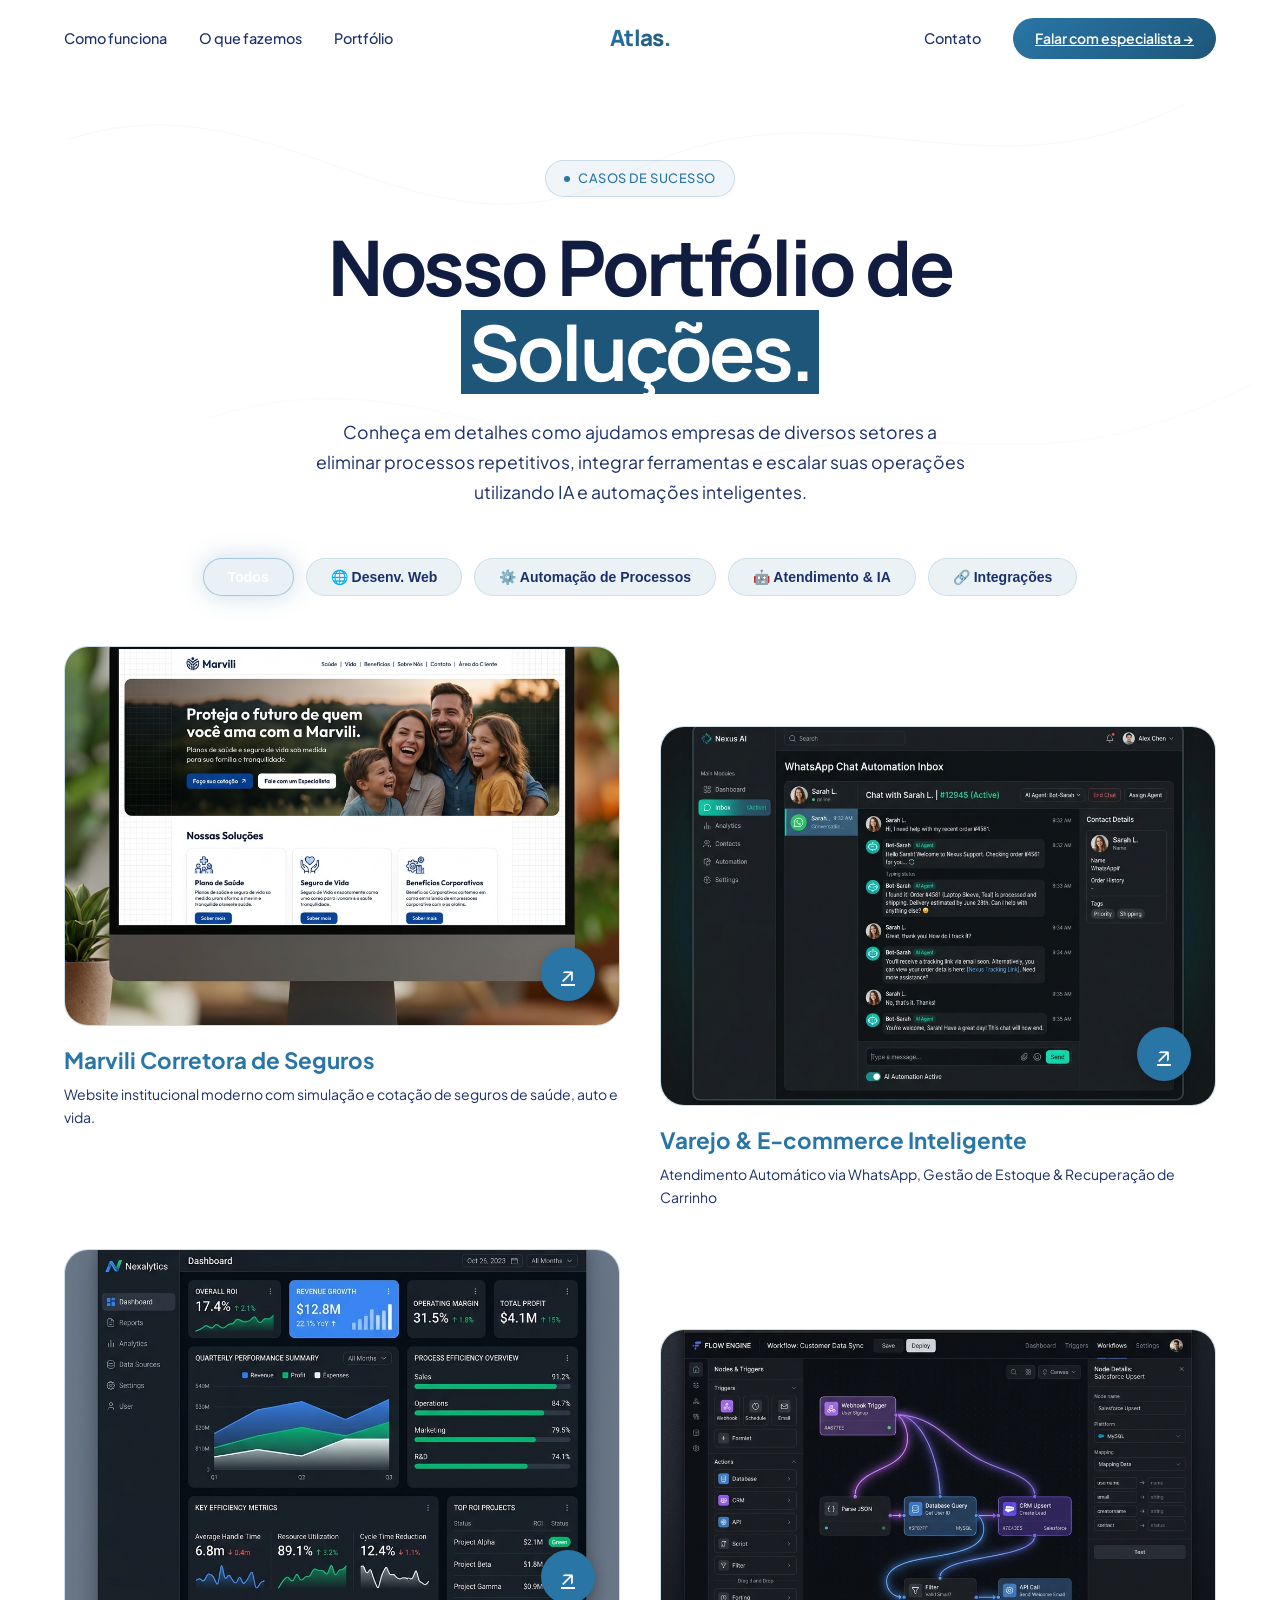
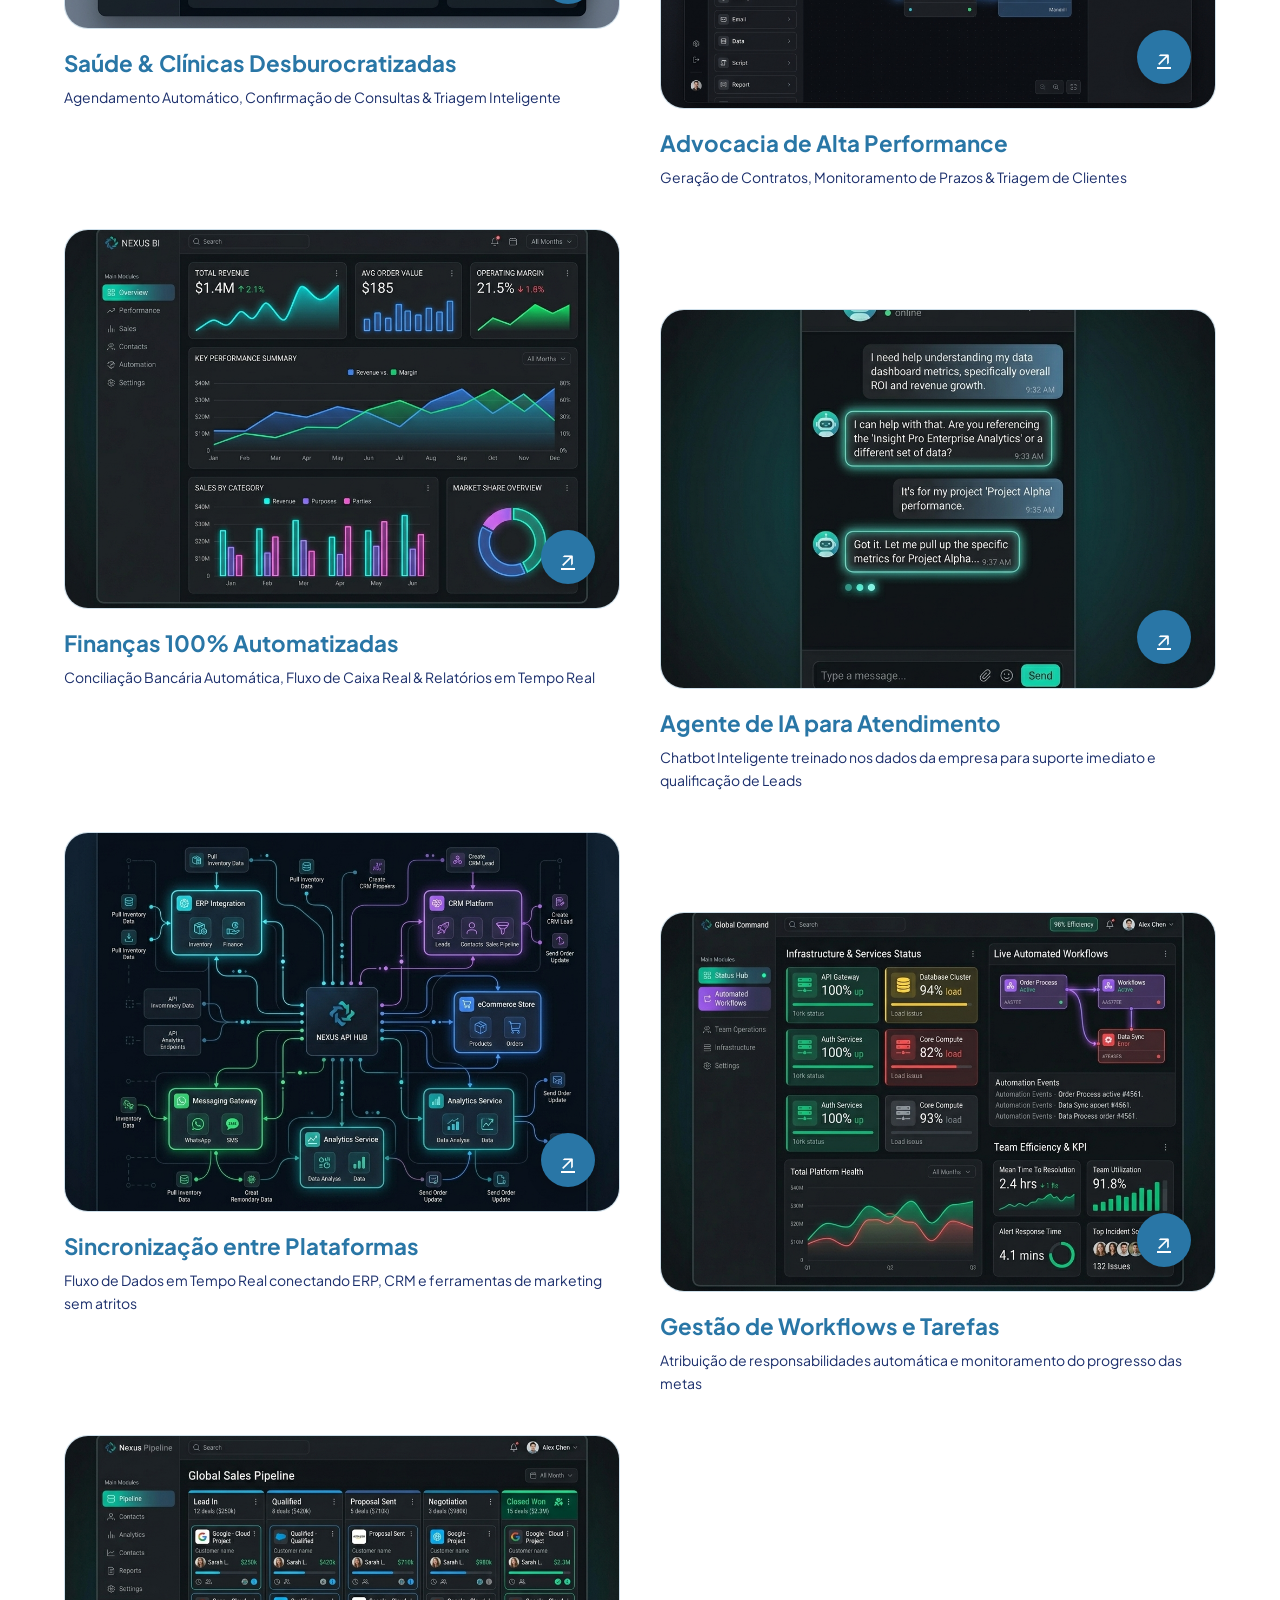
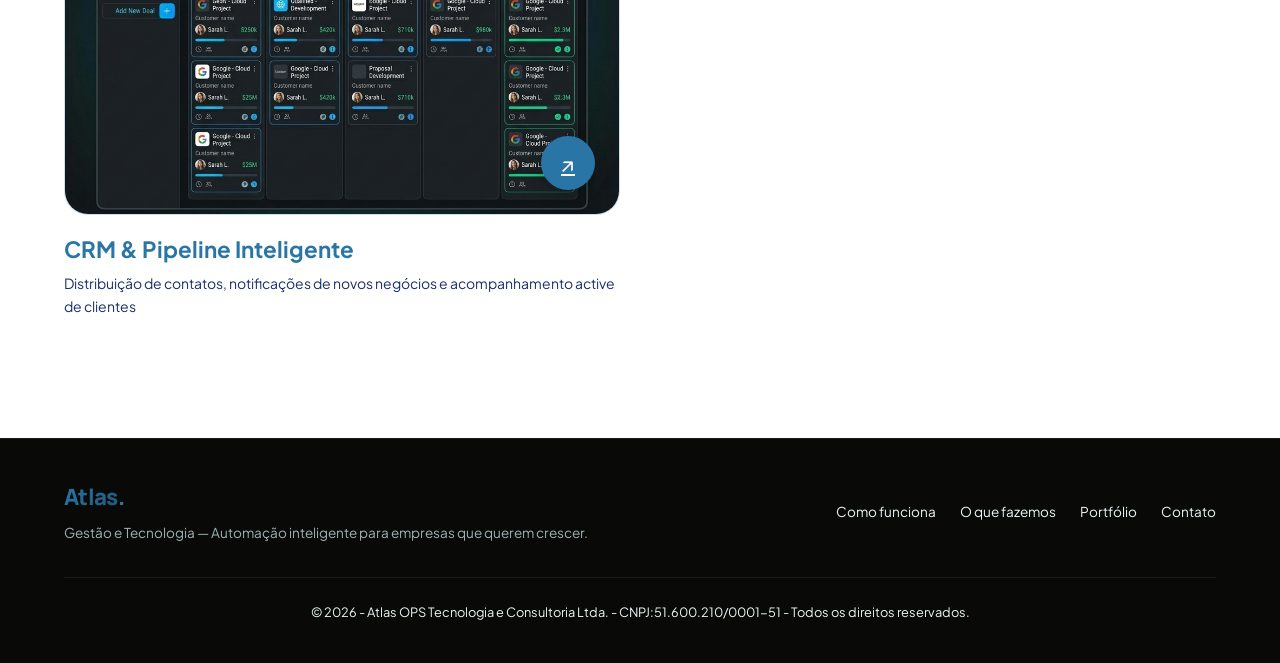
==== index.html @ f559d33a "feat: adicionar demonstracao do site marvili corretora de seguros" ====
<!DOCTYPE html>
<html lang="pt-BR">

<head>
  <meta charset="UTF-8">
  <meta name="viewport" content="width=device-width, initial-scale=1.0">
  <title>Portfólio – Atlas | Casos de Sucesso e Projetos de Automação & IA</title>
  <link rel="preconnect" href="https://fonts.googleapis.com">
  <link
    href="https://fonts.googleapis.com/css2?family=Manrope:wght@400;600;700;800&family=Plus+Jakarta+Sans:wght@300;400;500;600&display=swap"
    rel="stylesheet">
  <style>
    :root {
      --bg: #090A08;
      --surface: #101C40;
      --surface2: #1B2F6C;
      --border: rgba(255, 255, 255, 0.08);
      --accent: #2976A6;
      --accent2: #1E567A;
      --accent3: #0C1530;
      --text: #F2F2F2;
      --muted: #72A2C4;
      --white: #FFFFFF;
      --radius: 16px;
      --grad: linear-gradient(135deg, #2976A6 0%, #1E567A 100%);
    }

    /* ── TEMAS DE SEÇÃO ── */
    .theme-light {
      --bg: #FFFFFF;
      --surface: #EBF2F6; /* Steel Ice */
      --surface2: #D6E4EE; /* Steel Mist */
      --border: rgba(41, 118, 166, 0.15); /* Steel Blue tint */
      --text: #090A08; /* Rich Black */
      --muted: #1B2F6C; /* Navy Warm */
      --accent: #2976A6; /* Steel Blue */
      background: var(--bg);
      color: var(--text);
    }

    .theme-dark {
      --bg: #090A08;
      --surface: #101C40;
      --surface2: #1B2F6C;
      --border: rgba(255, 255, 255, 0.08);
      --text: #F2F2F2;
      --muted: #72A2C4;
      --accent: #2976A6;
      background: var(--bg);
      color: var(--text);
    }

    *,
    *::before,
    *::after {
      box-sizing: border-box;
      margin: 0;
      padding: 0;
    }

    html {
      scroll-behavior: smooth;
    }

    body {
      color: var(--text);
      font-family: 'Plus Jakarta Sans', sans-serif;
      font-size: 16px;
      line-height: 1.65;
      overflow-x: hidden;
      background: var(--bg);
    }

    /* ── NOISE OVERLAY ── */
    body::before {
      content: '';
      position: fixed;
      inset: 0;
      background-image: url("data:image/svg+xml,%3Csvg viewBox='0 0 200 200' xmlns='http://www.w3.org/2000/svg'%3E%3Cfilter id='n'%3E%3CfeTurbulence type='fractalNoise' baseFrequency='0.9' numOctaves='4' stitchTiles='stitch'/%3E%3C/filter%3E%3Crect width='100%25' height='100%25' filter='url(%23n)' opacity='0.04'/%3E%3C/svg%3E");
      pointer-events: none;
      z-index: 0;
      opacity: 0.4;
    }

    h1,
    h2,
    h3,
    h4 {
      font-family: 'Manrope', sans-serif;
      line-height: 1.15;
    }

    .container {
      max-width: 1200px;
      margin: 0 auto;
      padding: 0 24px;
    }

    /* ── NAV ── */
    nav {
      position: fixed;
      top: 0;
      left: 0;
      right: 0;
      z-index: 100;
      padding: 18px 0;
      border-bottom: 1px solid transparent;
      transition: background 0.4s, border-color 0.4s, backdrop-filter 0.4s;
    }

    nav.scrolled {
      background: rgba(255, 255, 255, 0.85);
      backdrop-filter: blur(24px);
      border-color: rgba(9, 10, 8, 0.06);
    }
    
    nav.scrolled .nav-left a,
    nav.scrolled .nav-faq {
      color: #475569;
    }
    
    nav.scrolled .nav-left a:hover,
    nav.scrolled .nav-faq:hover {
      color: #090A08;
    }
    
    nav.scrolled .hamburger {
      color: #090A08;
      border-color: rgba(9, 10, 8, 0.12);
    }
    
    body.dark-nav nav.scrolled {
      background: rgba(9, 10, 8, 0.85);
      border-color: var(--border);
    }
    
    body.dark-nav nav.scrolled .nav-left a,
    body.dark-nav nav.scrolled .nav-faq {
      color: var(--muted);
    }
    
    body.dark-nav nav.scrolled .nav-left a:hover,
    body.dark-nav nav.scrolled .nav-faq:hover {
      color: var(--white);
    }
    
    body.dark-nav nav.scrolled .hamburger {
      color: var(--text);
      border-color: var(--border);
    }

    nav .inner {
      display: grid;
      grid-template-columns: 1fr auto 1fr;
      align-items: center;
      max-width: 1200px;
      margin: 0 auto;
      padding: 0 24px;
    }

    .nav-left {
      display: flex;
      gap: 32px;
    }

    .nav-left a {
      color: var(--muted);
      text-decoration: none;
      font-size: 0.9rem;
      font-weight: 500;
      transition: color 0.2s;
    }

    .nav-left a:hover {
      color: var(--text);
    }

    .logo {
      font-family: 'Manrope', sans-serif;
      font-weight: 800;
      font-size: 1.4rem;
      letter-spacing: -0.03em;
      background: var(--grad);
      -webkit-background-clip: text;
      -webkit-text-fill-color: transparent;
      background-clip: text;
      text-decoration: none;
      text-align: center;
    }

    .logo span {
      -webkit-text-fill-color: var(--accent);
    }

    .nav-right {
      display: flex;
      align-items: center;
      justify-content: flex-end;
      gap: 32px;
    }

    .nav-faq {
      color: var(--muted);
      text-decoration: none;
      font-size: 0.9rem;
      font-weight: 500;
      transition: color 0.2s;
    }

    .nav-faq:hover {
      color: var(--text);
    }

    .nav-cta {
      background: var(--grad);
      color: var(--white) !important;
      padding: 9px 22px;
      border-radius: 100px;
      font-weight: 600 !important;
      font-size: 0.875rem !important;
      transition: opacity 0.2s, transform 0.2s !important;
    }

    .nav-cta:hover {
      opacity: 0.85;
      transform: translateY(-1px);
    }

    /* ── HERO ── */
    .hero {
      position: relative;
      min-height: 55vh;
      display: flex;
      align-items: center;
      justify-content: center;
      text-align: center;
      padding: 160px 24px 80px;
      overflow: hidden;
    }

    .hero-badge {
      display: inline-flex;
      align-items: center;
      gap: 8px;
      background: rgba(41, 118, 166, 0.07);
      border: 1px solid rgba(41, 118, 166, 0.2);
      border-radius: 100px;
      padding: 7px 18px;
      font-size: 0.8rem;
      font-weight: 500;
      color: var(--accent);
      margin-bottom: 28px;
      letter-spacing: 0.04em;
      text-transform: uppercase;
    }

    .hero-badge::before {
      content: '';
      width: 6px;
      height: 6px;
      background: var(--accent);
      border-radius: 50%;
      animation: pulse 2s infinite;
    }

    @keyframes pulse {
      0%, 100% {
        opacity: 1;
        transform: scale(1);
      }
      50% {
        opacity: 0.4;
        transform: scale(1.5);
      }
    }

    /* ── PORTFOLIO GRID ── */
    .portfolio-grid {
      display: grid;
      grid-template-columns: repeat(2, 1fr);
      gap: 40px;
      margin-top: 48px;
      align-items: start;
    }

    @media (min-width: 992px) {
      .portfolio-grid .portfolio-item:nth-child(even) {
        margin-top: 80px;
      }
    }

    .portfolio-item {
      display: flex;
      flex-direction: column;
      gap: 16px;
      position: relative;
    }

    .portfolio-img-wrap {
      width: 100%;
      height: 380px;
      border-radius: 24px;
      overflow: hidden;
      border: 1px solid var(--border);
      background: var(--surface);
      position: relative;
    }

    .portfolio-img {
      width: 100%;
      height: 100%;
      object-fit: cover;
      transition: transform 0.6s cubic-bezier(0.16, 1, 0.3, 1);
    }

    .portfolio-item:hover .portfolio-img {
      transform: scale(1.03);
    }

    .portfolio-info {
      display: flex;
      flex-direction: column;
      gap: 4px;
    }

    .portfolio-title {
      font-size: 1.4rem;
      font-weight: 700;
      color: var(--accent);
      text-decoration: none;
      transition: color 0.2s;
    }

    .portfolio-title:hover {
      color: var(--accent2);
    }

    .portfolio-desc {
      font-size: 0.875rem;
      color: var(--muted);
    }

    .portfolio-badge-float {
      position: absolute;
      bottom: 24px;
      right: 24px;
      width: 54px;
      height: 54px;
      border-radius: 50%;
      background: var(--accent);
      color: #fff;
      display: flex;
      align-items: center;
      justify-content: center;
      font-size: 1.4rem;
      box-shadow: 0 4px 15px rgba(0, 0, 0, 0.2);
      transition: transform 0.3s;
      z-index: 2;
    }

    .portfolio-item:hover .portfolio-badge-float {
      transform: scale(1.1) rotate(45deg);
    }

    /* ── FOOTER ── */
    footer {
      border-top: 1px solid var(--border);
      padding: 40px 0;
    }

    .footer-inner {
      display: flex;
      align-items: center;
      justify-content: space-between;
      flex-wrap: wrap;
      gap: 20px;
    }

    .footer-left p {
      font-size: 0.85rem;
      color: #EBF5F6;
      margin-top: 6px;
    }

    .footer-right {
      display: flex;
      gap: 24px;
    }

    .footer-right a {
      font-size: 0.85rem;
      color: #EBF5F6;
      text-decoration: none;
      transition: color 0.2s;
    }

    .footer-right a:hover {
      color: var(--white);
    }

    /* ── SCROLL REVEAL ── */
    .reveal {
      opacity: 0;
      transform: translateY(30px);
      transition: opacity 0.7s ease, transform 0.7s ease;
    }

    .reveal.visible {
      opacity: 1;
      transform: translateY(0);
    }

    /* ── RESPONSIVE ── */
    @media (max-width: 900px) {
      nav .inner {
        grid-template-columns: 1fr auto;
      }

      .nav-left,
      .nav-right {
        display: none;
      }

      .hamburger {
        display: flex;
      }

      .portfolio-grid {
        grid-template-columns: 1fr;
        gap: 28px;
      }

      .footer-inner {
        flex-direction: column;
        text-align: center;
      }

      /* Mobile open state */
      nav.mobile-open {
        background: var(--bg) !important;
        backdrop-filter: blur(24px) !important;
        height: 100vh;
        border-bottom: 1px solid var(--border);
      }
      
      nav.mobile-open .inner {
        grid-template-columns: 1fr auto;
        grid-template-rows: auto 1fr;
        height: 100%;
        align-content: flex-start;
      }
      
      nav.mobile-open .nav-left,
      nav.mobile-open .nav-right {
        display: flex !important;
        flex-direction: column;
        align-items: center;
        justify-content: center;
        grid-column: 1 / span 2;
        width: 100%;
        gap: 24px;
        margin-top: 40px;
      }
      
      nav.mobile-open .nav-right {
        margin-top: 24px;
      }

      nav.mobile-open .nav-left a,
      nav.mobile-open .nav-right a {
        font-size: 1.25rem;
        font-weight: 600;
        color: var(--text);
      }
      
      nav.mobile-open .nav-right .nav-cta {
        width: 80%;
        text-align: center;
        padding: 14px 28px;
        font-size: 1.1rem !important;
      }
    }

    .hamburger {
      display: none;
      background: none;
      border: 1px solid var(--border);
      border-radius: 8px;
      padding: 8px 10px;
      color: var(--text);
      cursor: pointer;
      font-size: 1rem;
    }

    /* ── FILTER TABS ── */
    .filter-tabs {
      display: flex;
      gap: 12px;
      flex-wrap: wrap;
      justify-content: center;
      margin-bottom: 50px;
      position: relative;
      z-index: 5;
    }

    .filter-tab {
      background: var(--surface);
      border: 1px solid var(--border);
      border-radius: 100px;
      padding: 10px 24px;
      font-size: 0.875rem;
      font-weight: 600;
      color: var(--muted);
      cursor: pointer;
      outline: none;
      transition: all 0.25s cubic-bezier(0.16, 1, 0.3, 1);
    }

    .filter-tab:hover,
    .filter-tab.active {
      background: rgba(41, 118, 166, 0.10);
      border-color: rgba(41, 118, 166, 0.35);
      color: var(--white);
    }

    .filter-tab.active {
      box-shadow: 0 0 25px rgba(41, 118, 166, 0.25);
    }
  </style>
</head>

<body class="theme-light">

  <!-- NAV -->
  <nav id="navbar">
    <div class="inner">
      <div class="nav-left">
        <a href="home.html#especialidade">Como funciona</a>
        <a href="home.html#especialidade">O que fazemos</a>
        <a href="index.html">Portfólio</a>
      </div>
      <a href="home.html" class="logo">Atlas<span>.</span></a>
      <div class="nav-right">
        <a href="home.html#contato" class="nav-faq">Contato</a>
        <a href="https://wa.me/5511954047910" target="_blank" rel="noopener" class="nav-cta">Falar com especialista →</a>
      </div>
      <button class="hamburger"
        onclick="toggleMobileMenu()">☰</button>
    </div>
  </nav>

  <!-- HERO (THEME LIGHT) -->
  <section class="hero theme-light" style="position: relative; min-height: 50vh; display: flex; align-items: center; justify-content: center; padding: 160px 24px 40px; overflow: hidden;">
    <div class="hero-bg-shapes">
      <svg viewBox="0 0 1440 800" fill="none" xmlns="http://www.w3.org/2000/svg" style="position: absolute; inset: 0; width: 100%; height: 100%; pointer-events: none; z-index: 0;">
        <path opacity="0.12" d="M-100 200C200 100 400 400 700 250C1000 100 1200 300 1500 150" stroke="url(#hero-stroke-grad)" stroke-width="2"/>
        <path opacity="0.08" d="M100 600C400 500 600 700 900 650C1200 600 1300 700 1600 550" stroke="url(#hero-stroke-grad)" stroke-width="2.5"/>
        <defs>
          <linearGradient id="hero-stroke-grad" x1="0" y1="0" x2="1440" y2="800">
            <stop stop-color="var(--accent)" stop-opacity="0.3"/>
            <stop offset="1" stop-color="var(--accent2)" stop-opacity="0"/>
          </linearGradient>
        </defs>
      </svg>
    </div>

    <div class="container hero-container" style="position: relative; z-index: 1; width: 100%; display: flex; flex-direction: column; align-items: center;">
      <span class="hero-badge">Casos de Sucesso</span>
      <h1 class="hero-headline" style="text-align: center; max-width: 900px; margin: 0 auto 24px; font-size: clamp(3rem, 6vw, 5rem); line-height: 1.1; letter-spacing: -0.04em; color: #101C40;">
        Nosso Portfólio de <span style="background: #1E567A; color: #ffffff; -webkit-text-fill-color: #ffffff; padding: 0 8px; display: inline-block;">Soluções.</span>
      </h1>
      <p class="hero-sub" style="text-align: center; max-width: 650px; margin: 0 auto 10px; font-size: 1.1rem; color: var(--muted); line-height: 1.7;">
        Conheça em detalhes como ajudamos empresas de diversos setores a eliminar processos repetitivos, integrar ferramentas e escalar suas operações utilizando IA e automações inteligentes.
      </p>
    </div>
  </section>

  <!-- CASES SECTION (THEME LIGHT) -->
  <section class="theme-light" id="casos-portfolio" style="padding-bottom: 120px; position: relative;">
    <div class="container">
      
      <!-- Filtros por Tipo de Serviço -->
      <div class="filter-tabs">
        <button class="filter-tab active" onclick="filterPortfolio('all')">Todos</button>
        <button class="filter-tab" onclick="filterPortfolio('web')">🌐 Desenv. Web</button>
        <button class="filter-tab" onclick="filterPortfolio('automacao')">⚙️ Automação de Processos</button>
        <button class="filter-tab" onclick="filterPortfolio('ia')">🤖 Atendimento & IA</button>
        <button class="filter-tab" onclick="filterPortfolio('integracoes')">🔗 Integrações</button>
      </div>

      <div class="portfolio-grid">
        <!-- Item: Marvili Corretora de Seguros -->
        <div class="portfolio-item reveal" data-category="web">
          <div class="portfolio-img-wrap">
            <img src="assets/marvili_mockup.png" alt="Marvili Corretora de Seguros" class="portfolio-img">
            <a href="./marvili/index.html" class="portfolio-badge-float">↗</a>
          </div>
          <div class="portfolio-info">
            <a href="./marvili/index.html" class="portfolio-title">Marvili Corretora de Seguros</a>
            <span class="portfolio-desc">Website institucional moderno com simulação e cotação de seguros de saúde, auto e vida.</span>
          </div>
        </div>

        <!-- Item 1: Varejo & E-commerce -->
        <div class="portfolio-item reveal" data-category="web">
          <div class="portfolio-img-wrap">
            <img src="assets/whatsapp_ai_dashboard.png" alt="Varejo & E-commerce" class="portfolio-img">
            <a href="https://wa.me/5511954047910" target="_blank" rel="noopener" class="portfolio-badge-float">↗</a>
          </div>
          <div class="portfolio-info">
            <a href="https://wa.me/5511954047910" target="_blank" rel="noopener" class="portfolio-title">Varejo & E-commerce Inteligente</a>
            <span class="portfolio-desc">Atendimento Automático via WhatsApp, Gestão de Estoque & Recuperação de Carrinho</span>
          </div>
        </div>

        <!-- Item 2: Saúde & Clínicas -->
        <div class="portfolio-item reveal" data-category="ia">
          <div class="portfolio-img-wrap">
            <img src="assets/data_analytics_dashboard.png" alt="Saúde & Clínicas" class="portfolio-img">
            <a href="https://wa.me/5511954047910" target="_blank" rel="noopener" class="portfolio-badge-float">↗</a>
          </div>
          <div class="portfolio-info">
            <a href="https://wa.me/5511954047910" target="_blank" rel="noopener" class="portfolio-title">Saúde & Clínicas Desburocratizadas</a>
            <span class="portfolio-desc">Agendamento Automático, Confirmação de Consultas & Triagem Inteligente</span>
          </div>
        </div>

        <!-- Item 3: Escritórios Jurídicos -->
        <div class="portfolio-item reveal" data-category="automacao">
          <div class="portfolio-img-wrap">
            <img src="assets/process_automation_flow.png" alt="Escritórios Jurídicos" class="portfolio-img">
            <a href="https://wa.me/5511954047910" target="_blank" rel="noopener" class="portfolio-badge-float">↗</a>
          </div>
          <div class="portfolio-info">
            <a href="https://wa.me/5511954047910" target="_blank" rel="noopener" class="portfolio-title">Advocacia de Alta Performance</a>
            <span class="portfolio-desc">Geração de Contratos, Monitoramento de Prazos & Triagem de Clientes</span>
          </div>
        </div>

        <!-- Item 4: Finanças & Contabilidade -->
        <div class="portfolio-item reveal" data-category="automacao">
          <div class="portfolio-img-wrap">
            <img src="assets/business_analytics_charts.png" alt="Finanças & Contabilidade" class="portfolio-img">
            <a href="https://wa.me/5511954047910" target="_blank" rel="noopener" class="portfolio-badge-float">↗</a>
          </div>
          <div class="portfolio-info">
            <a href="https://wa.me/5511954047910" target="_blank" rel="noopener" class="portfolio-title">Finanças 100% Automatizadas</a>
            <span class="portfolio-desc">Conciliação Bancária Automática, Fluxo de Caixa Real & Relatórios em Tempo Real</span>
          </div>
        </div>

        <!-- Item 5: Atendimento e Suporte com IA -->
        <div class="portfolio-item reveal" data-category="ia">
          <div class="portfolio-img-wrap">
            <img src="assets/ai_chat_interface.png" alt="Atendimento e Suporte com IA" class="portfolio-img">
            <a href="https://wa.me/5511954047910" target="_blank" rel="noopener" class="portfolio-badge-float">↗</a>
          </div>
          <div class="portfolio-info">
            <a href="https://wa.me/5511954047910" target="_blank" rel="noopener" class="portfolio-title">Agente de IA para Atendimento</a>
            <span class="portfolio-desc">Chatbot Inteligente treinado nos dados da empresa para suporte imediato e qualificação de Leads</span>
          </div>
        </div>

        <!-- Item 6: Integrações de APIs -->
        <div class="portfolio-item reveal" data-category="integracoes">
          <div class="portfolio-img-wrap">
            <img src="assets/api_integration_nodes.png" alt="Integrações de APIs" class="portfolio-img">
            <a href="https://wa.me/5511954047910" target="_blank" rel="noopener" class="portfolio-badge-float">↗</a>
          </div>
          <div class="portfolio-info">
            <a href="https://wa.me/5511954047910" target="_blank" rel="noopener" class="portfolio-title">Sincronização entre Plataformas</a>
            <span class="portfolio-desc">Fluxo de Dados em Tempo Real conectando ERP, CRM e ferramentas de marketing sem atritos</span>
          </div>
        </div>

        <!-- Item 7: Gestão Operacional de Equipes -->
        <div class="portfolio-item reveal" data-category="automacao">
          <div class="portfolio-img-wrap">
            <img src="assets/ops_workflow_dashboard.png" alt="Gestão Operacional de Equipes" class="portfolio-img">
            <a href="https://wa.me/5511954047910" target="_blank" rel="noopener" class="portfolio-badge-float">↗</a>
          </div>
          <div class="portfolio-info">
            <a href="https://wa.me/5511954047910" target="_blank" rel="noopener" class="portfolio-title">Gestão de Workflows e Tarefas</a>
            <span class="portfolio-desc">Atribuição de responsabilidades automática e monitoramento do progresso das metas</span>
          </div>
        </div>

        <!-- Item 8: Funil de Vendas Automatizado -->
        <div class="portfolio-item reveal" data-category="integracoes">
          <div class="portfolio-img-wrap">
            <img src="assets/sales_crm_kanban.png" alt="Funil de Vendas Automatizado" class="portfolio-img">
            <a href="https://wa.me/5511954047910" target="_blank" rel="noopener" class="portfolio-badge-float">↗</a>
          </div>
          <div class="portfolio-info">
            <a href="https://wa.me/5511954047910" target="_blank" rel="noopener" class="portfolio-title">CRM & Pipeline Inteligente</a>
            <span class="portfolio-desc">Distribuição de contatos, notificações de novos negócios e acompanhamento active de clientes</span>
          </div>
        </div>
      </div>
    </div>
  </section>

  <!-- FOOTER -->
  <footer class="theme-dark">
    <div class="container">
      <div class="footer-inner">
        <div class="footer-left">
          <a href="home.html" class="logo" style="color: #EBF5F6;">Atlas<span style="color: var(--accent);">.</span></a>
          <p style="color: #a0b1b3;">Gestão e Tecnologia — Automação inteligente para empresas que querem crescer.</p>
        </div>
        <div class="footer-right">
          <a href="home.html#especialidade" style="color: #EBF5F6;">Como funciona</a>
          <a href="home.html#especialidade" style="color: #EBF5F6;">O que fazemos</a>
          <a href="index.html" style="color: #EBF5F6;">Portfólio</a>
          <a href="home.html#contato" style="color: #EBF5F6;">Contato</a>
        </div>
      </div>
      <div style="border-top:1px solid var(--border);margin-top:32px;padding-top:24px;text-align:center;">
        <p style="font-size:0.8rem;color:#EBF5F6;">© 2026 - Atlas OPS Tecnologia e Consultoria Ltda. -
          CNPJ:51.600.210/0001-51 - Todos os direitos reservados.</p>
      </div>
    </div>
  </footer>

  <script>
    // Navbar scroll
    window.addEventListener('scroll', () => {
      document.getElementById('navbar').classList.toggle('scrolled', window.scrollY > 40);
    });

    // Scroll reveal
    const observer = new IntersectionObserver((entries) => {
      entries.forEach(entry => {
        if (entry.isIntersecting) {
          entry.target.classList.add('visible');
        }
      });
    }, { threshold: 0.12 });
    document.querySelectorAll('.reveal').forEach(el => observer.observe(el));

    // Mobile menu toggle
    function toggleMobileMenu() {
      const nav = document.getElementById('navbar');
      const hamburger = document.querySelector('.hamburger');
      nav.classList.toggle('mobile-open');
      if (nav.classList.contains('mobile-open')) {
        hamburger.textContent = '✕';
        document.body.style.overflow = 'hidden';
      } else {
        hamburger.textContent = '☰';
        document.body.style.overflow = '';
      }
    }

    document.querySelectorAll('nav a').forEach(link => {
      link.addEventListener('click', () => {
        const nav = document.getElementById('navbar');
        const hamburger = document.querySelector('.hamburger');
        if (nav.classList.contains('mobile-open')) {
          nav.classList.remove('mobile-open');
          hamburger.textContent = '☰';
          document.body.style.overflow = '';
        }
      });
    });

    // Função de filtro do Portfólio
    function filterPortfolio(category) {
      // Atualizar classe ativa das abas
      document.querySelectorAll('.filter-tab').forEach(btn => {
        btn.classList.remove('active');
      });
      
      // Define a aba clicada como ativa
      if (event && event.currentTarget) {
        event.currentTarget.classList.add('active');
      }

      // Filtrar itens
      const items = document.querySelectorAll('.portfolio-item');
      items.forEach(item => {
        if (category === 'all' || item.getAttribute('data-category') === category) {
          item.style.display = 'flex';
          // Aciona pequena transição suave
          setTimeout(() => {
            item.style.opacity = '1';
            item.style.transform = 'translateY(0)';
          }, 50);
        } else {
          item.style.display = 'none';
        }
      });
    }
  </script>
</body>

</html>
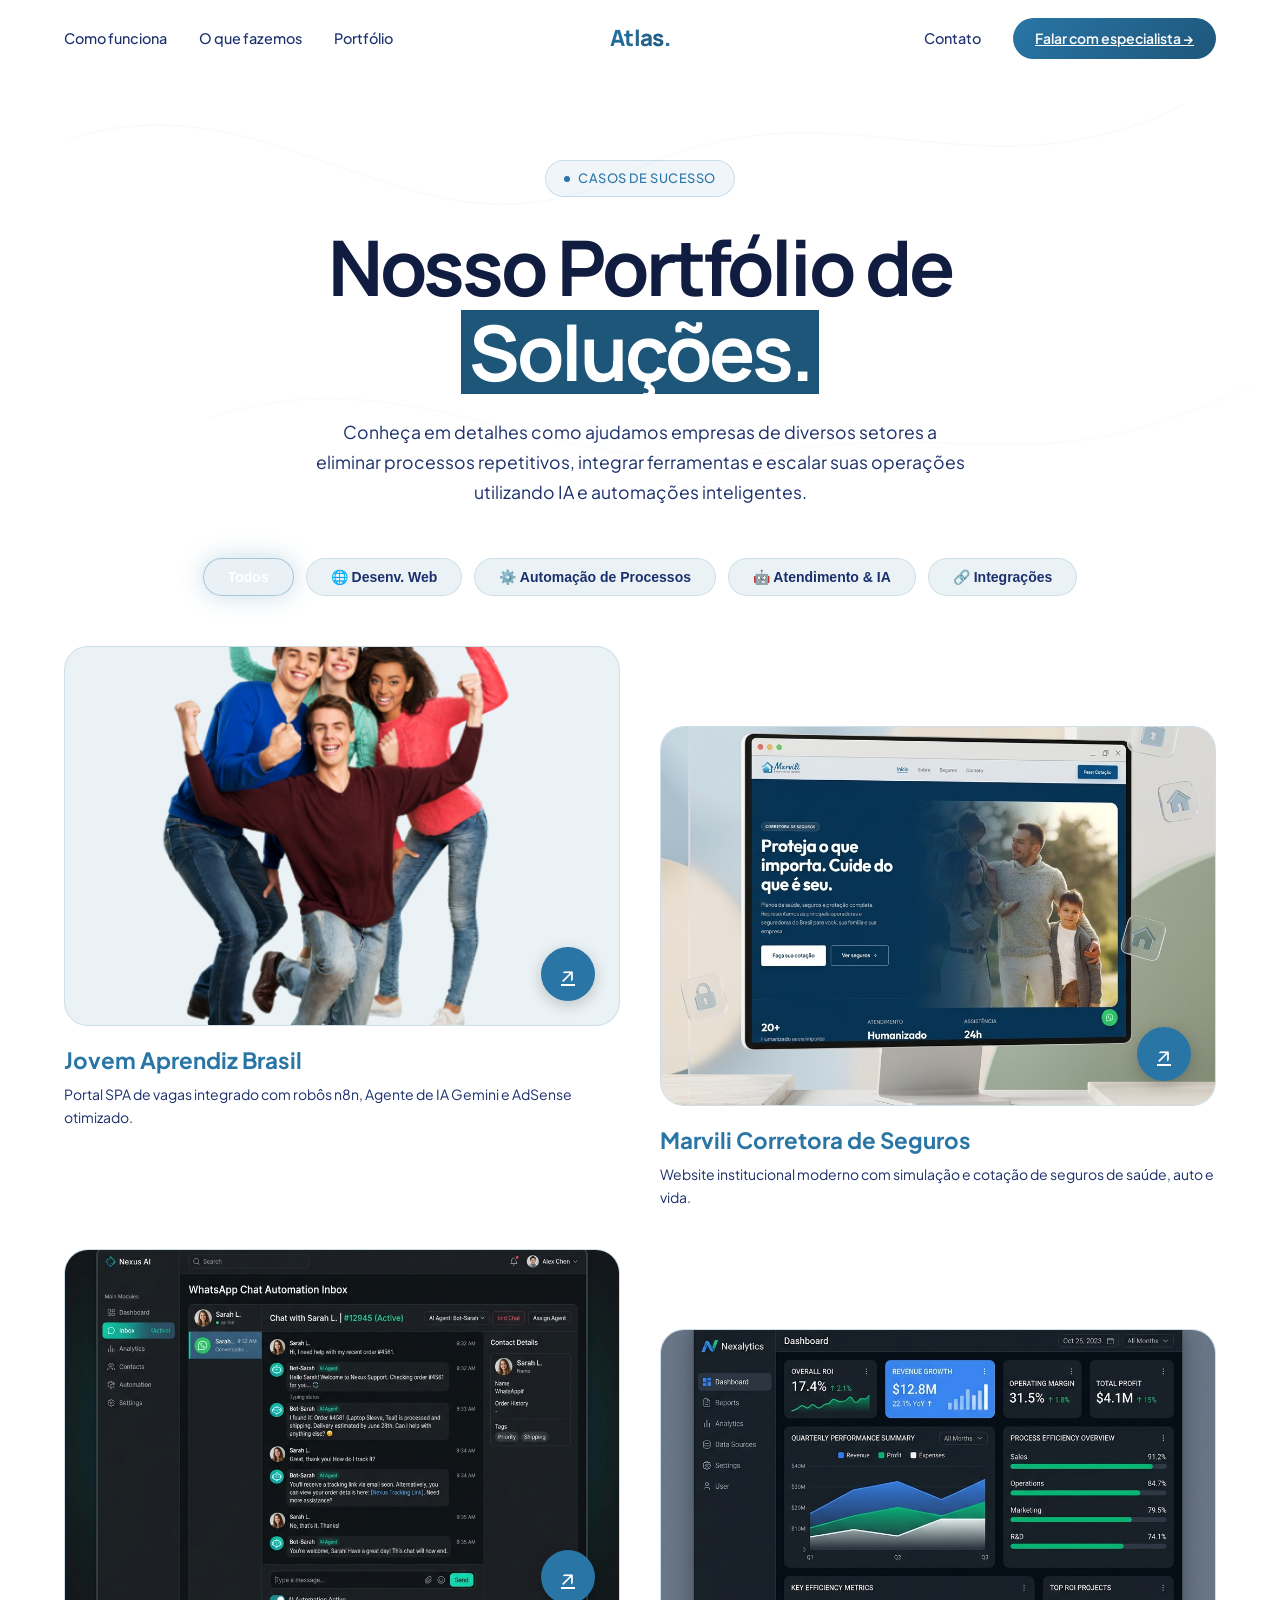
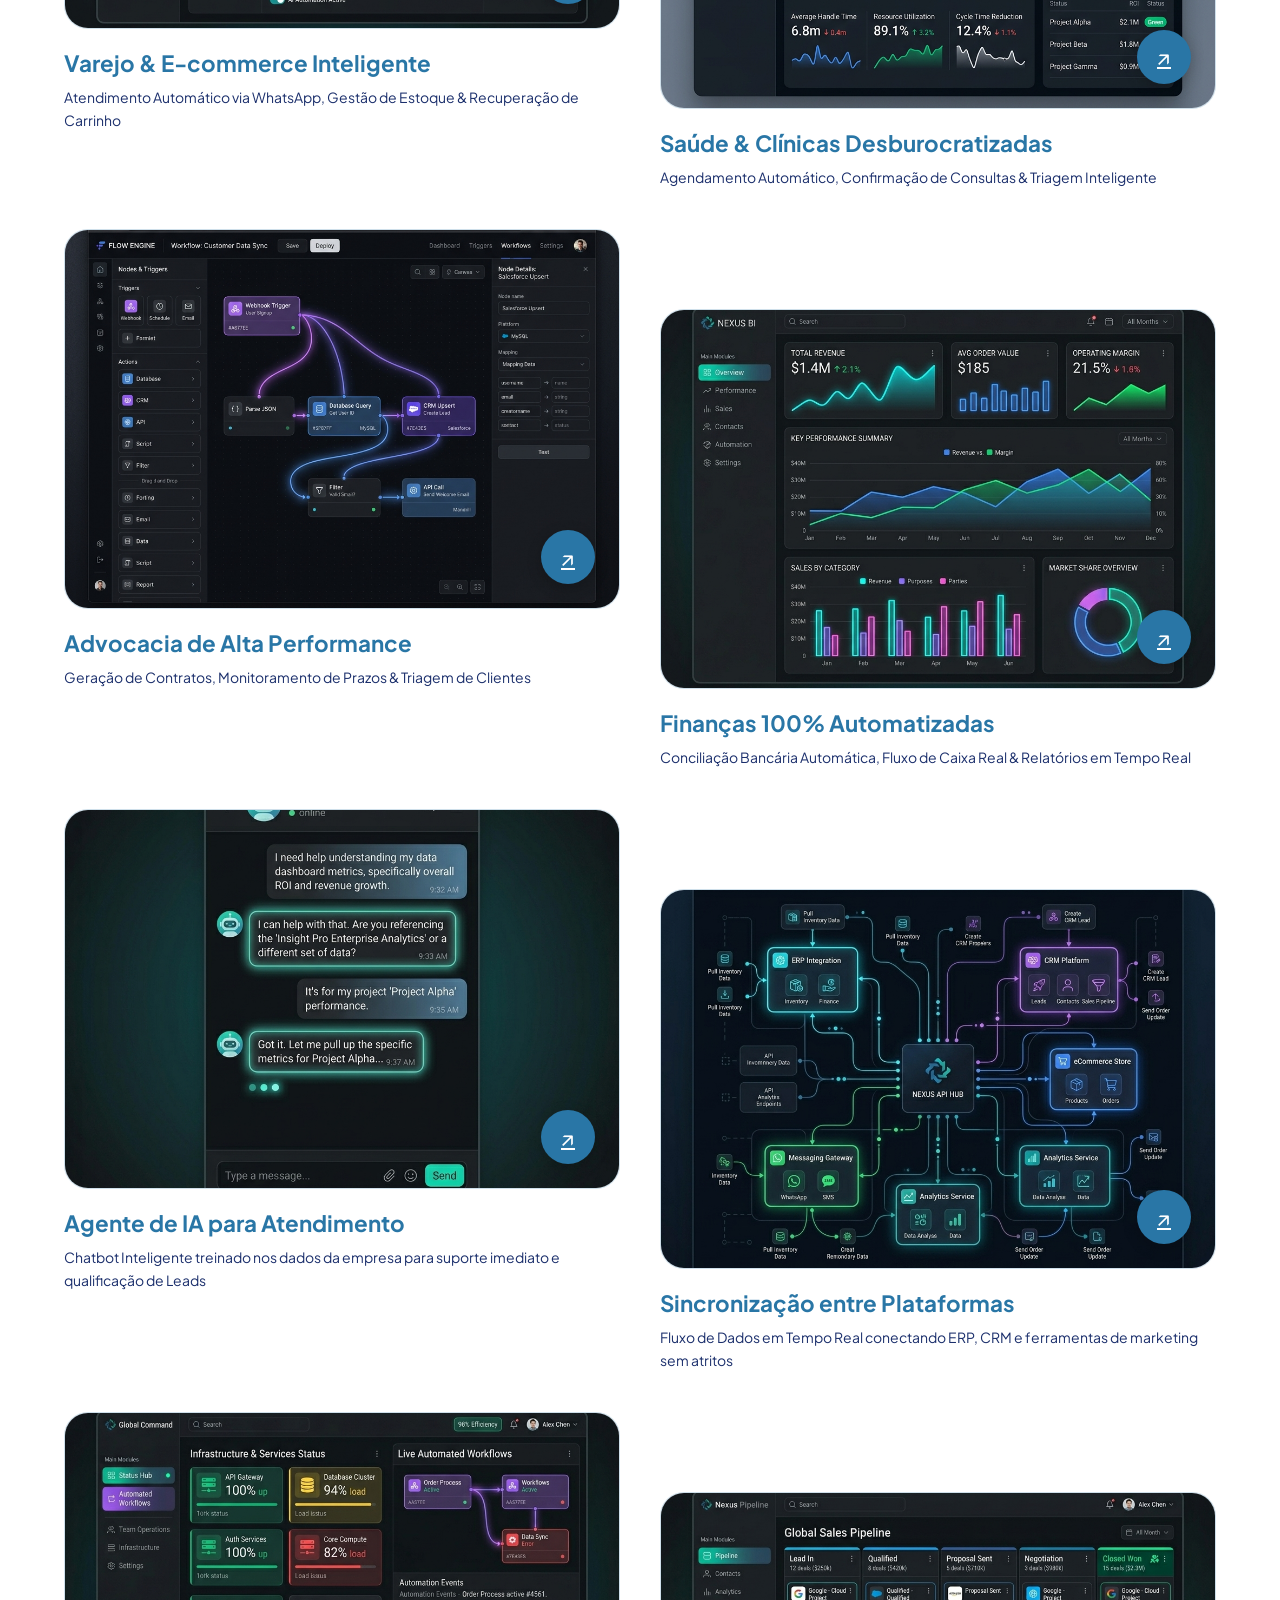
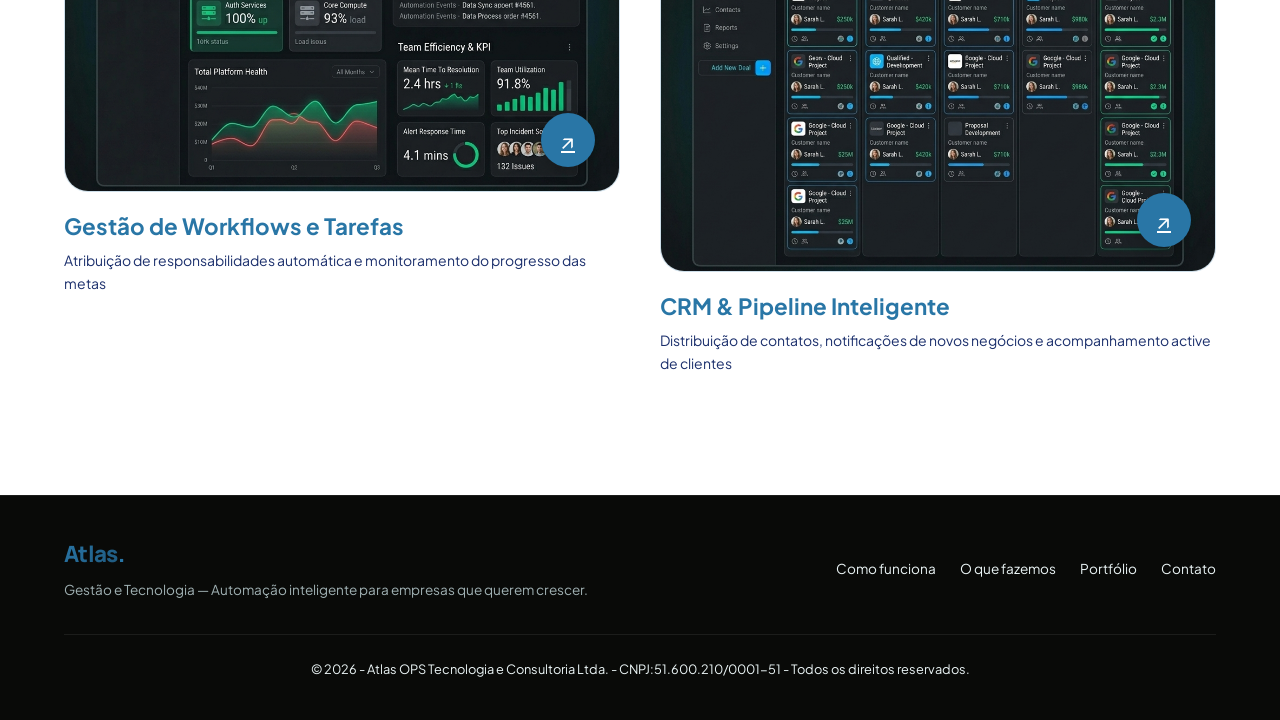
==== commit 5bdfbc80: "feat: adicionar estudo de caso Jovem Aprendiz Brasil ao portfólio da Atlas" ====
--- a/index.html
+++ b/index.html
@@ -589,6 +589,18 @@
       </div>
 
       <div class="portfolio-grid">
+        <!-- Item: Jovem Aprendiz Brasil -->
+        <div class="portfolio-item reveal" data-category="web">
+          <div class="portfolio-img-wrap">
+            <img src="assets/jab_mockup.png" alt="Jovem Aprendiz Brasil" class="portfolio-img">
+            <a href="./jovem-aprendiz-brasil/index.html" class="portfolio-badge-float">↗</a>
+          </div>
+          <div class="portfolio-info">
+            <a href="./jovem-aprendiz-brasil/index.html" class="portfolio-title">Jovem Aprendiz Brasil</a>
+            <span class="portfolio-desc">Portal SPA de vagas integrado com robôs n8n, Agente de IA Gemini e AdSense otimizado.</span>
+          </div>
+        </div>
+
         <!-- Item: Marvili Corretora de Seguros -->
         <div class="portfolio-item reveal" data-category="web">
           <div class="portfolio-img-wrap">
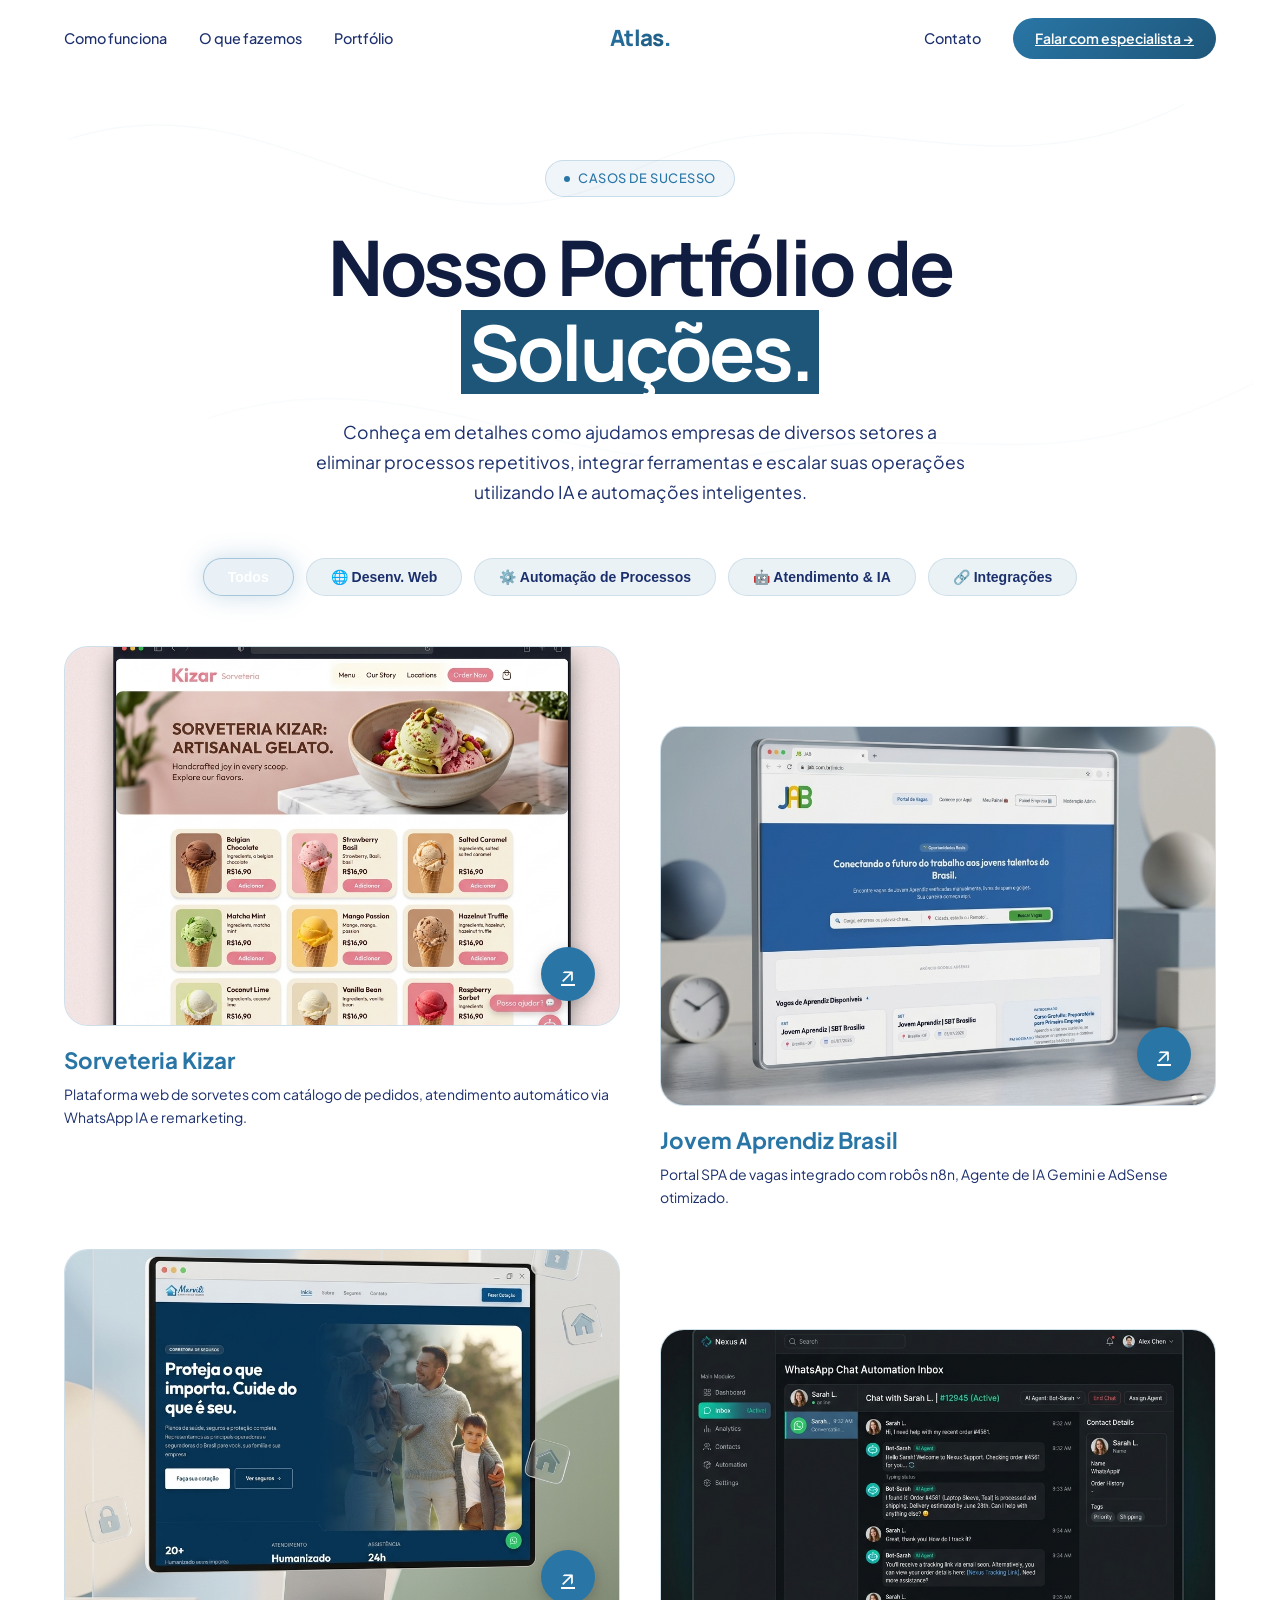
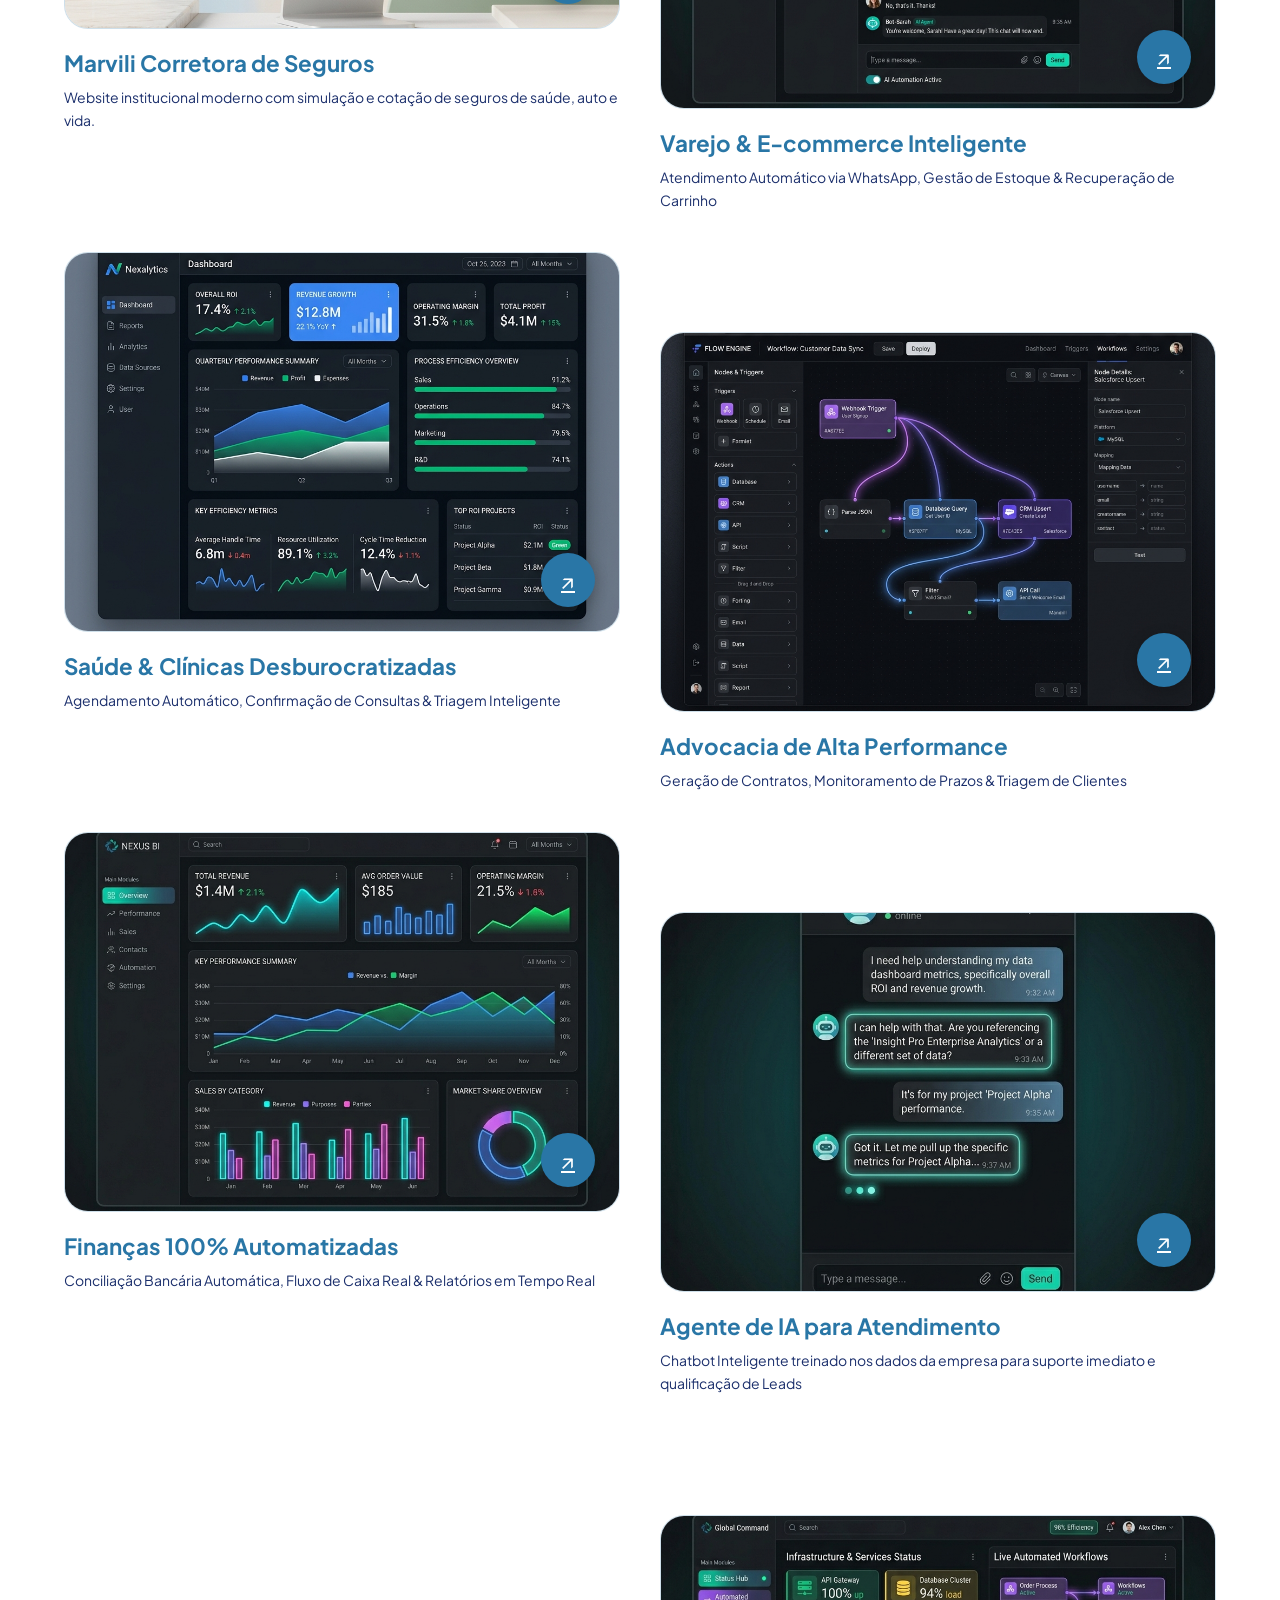
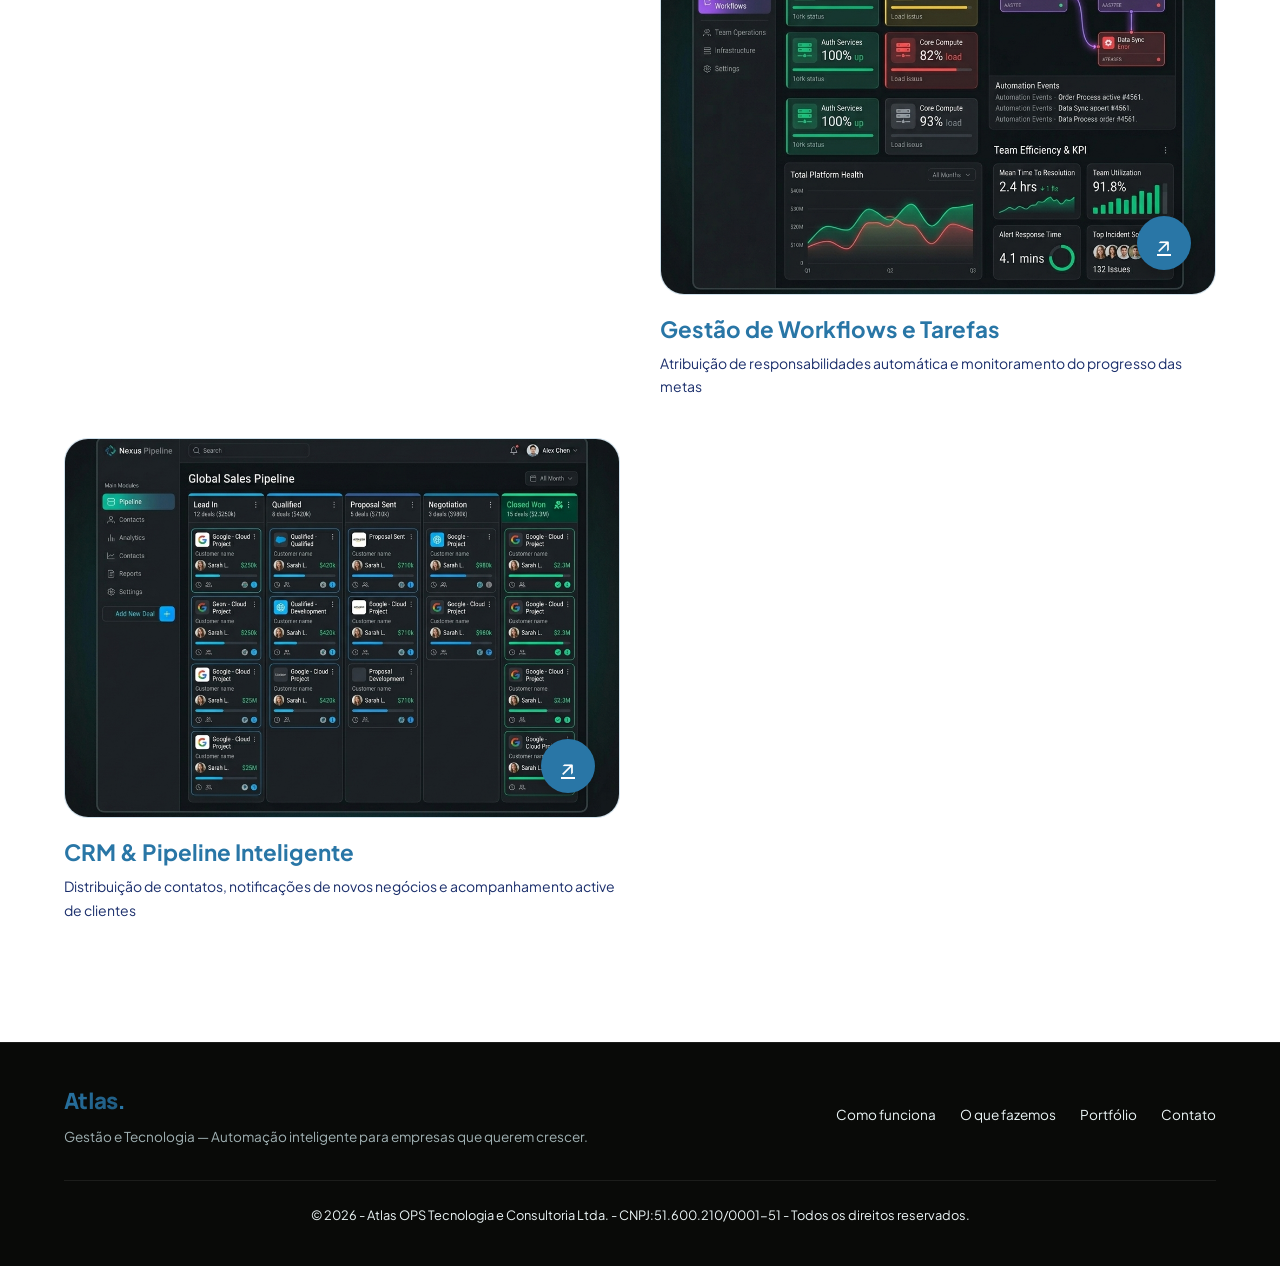
==== commit 5d40a217: "feat: adicionar estudo de caso da Sorveteria Kizar no portfoliolio" ====
--- a/index.html
+++ b/index.html
@@ -589,6 +589,18 @@
       </div>
 
       <div class="portfolio-grid">
+        <!-- Item: Sorveteria Kizar -->
+        <div class="portfolio-item reveal" data-category="web">
+          <div class="portfolio-img-wrap">
+            <img src="assets/kizar_mockup.png" alt="Sorveteria Kizar" class="portfolio-img">
+            <a href="./sorveteria-kizar/index.html" class="portfolio-badge-float">↗</a>
+          </div>
+          <div class="portfolio-info">
+            <a href="./sorveteria-kizar/index.html" class="portfolio-title">Sorveteria Kizar</a>
+            <span class="portfolio-desc">Plataforma web de sorvetes com catálogo de pedidos, atendimento automático via WhatsApp IA e remarketing.</span>
+          </div>
+        </div>
+
         <!-- Item: Jovem Aprendiz Brasil -->
         <div class="portfolio-item reveal" data-category="web">
           <div class="portfolio-img-wrap">
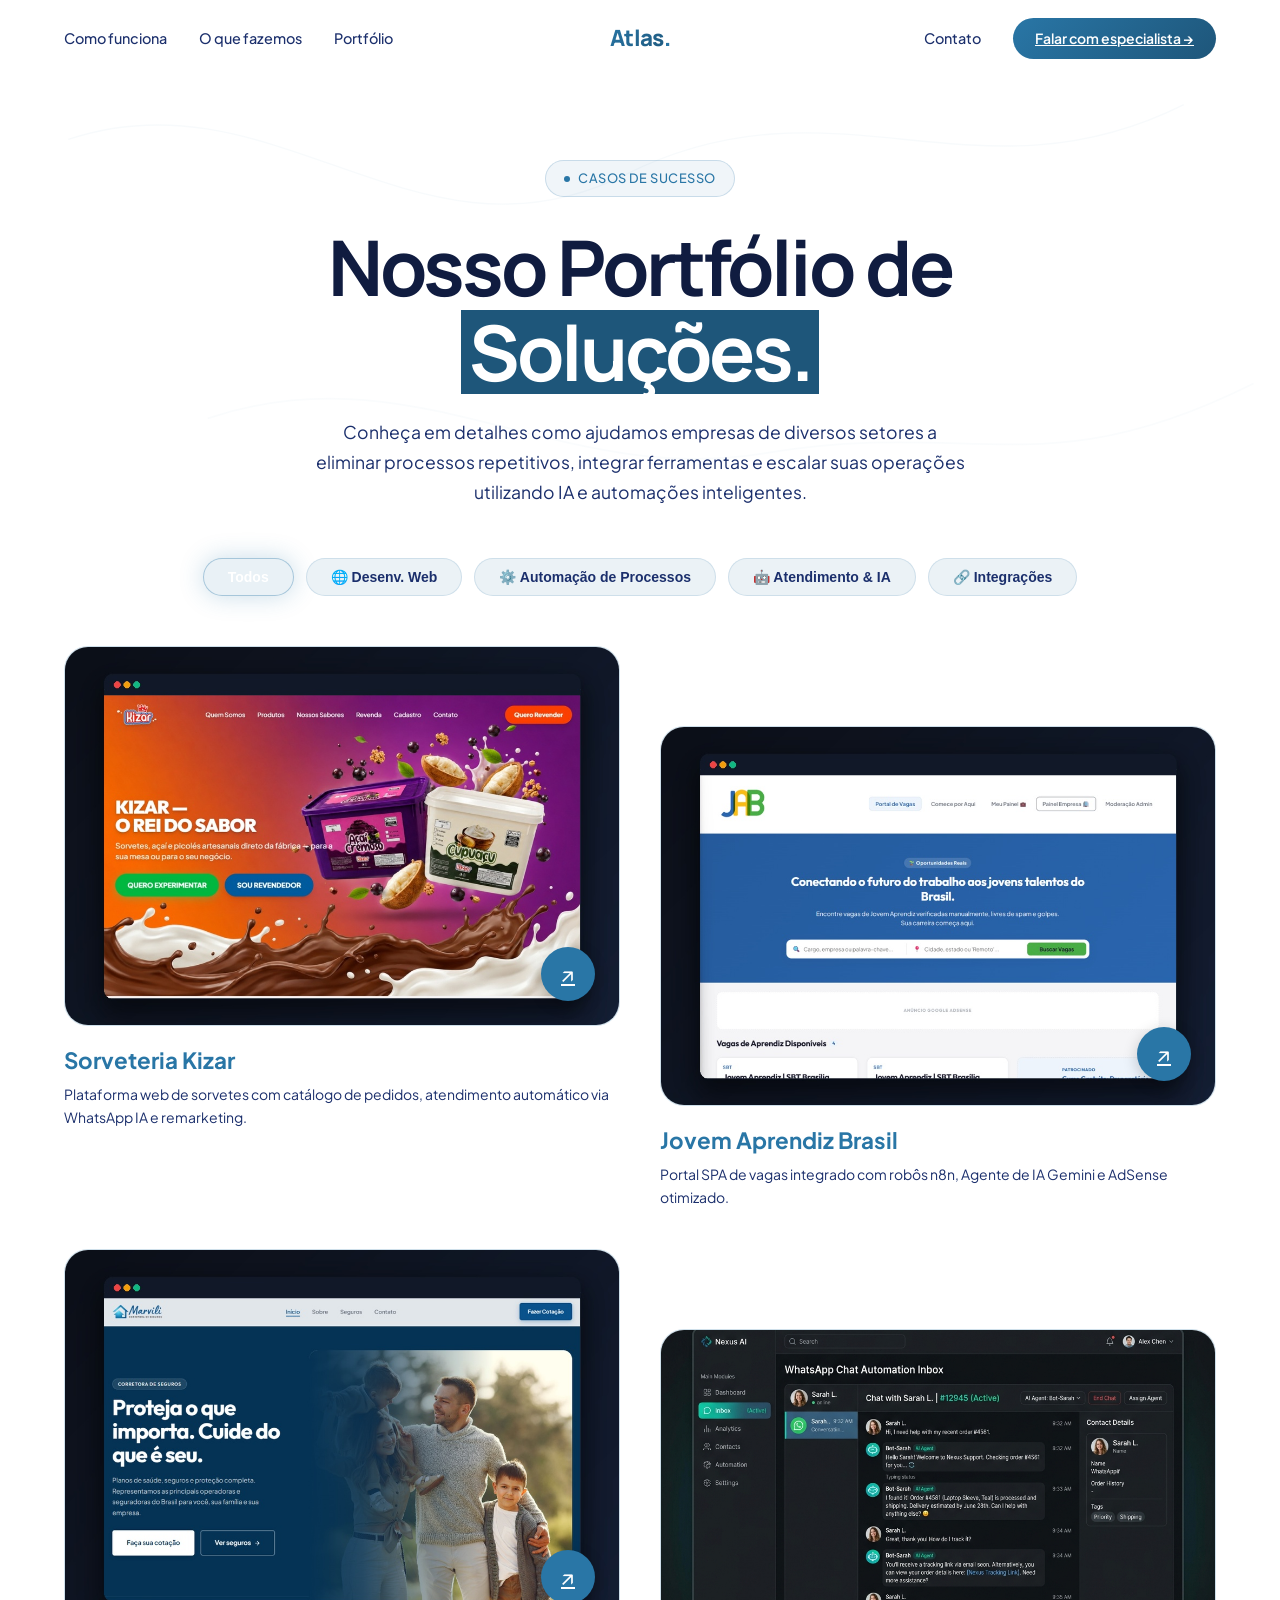
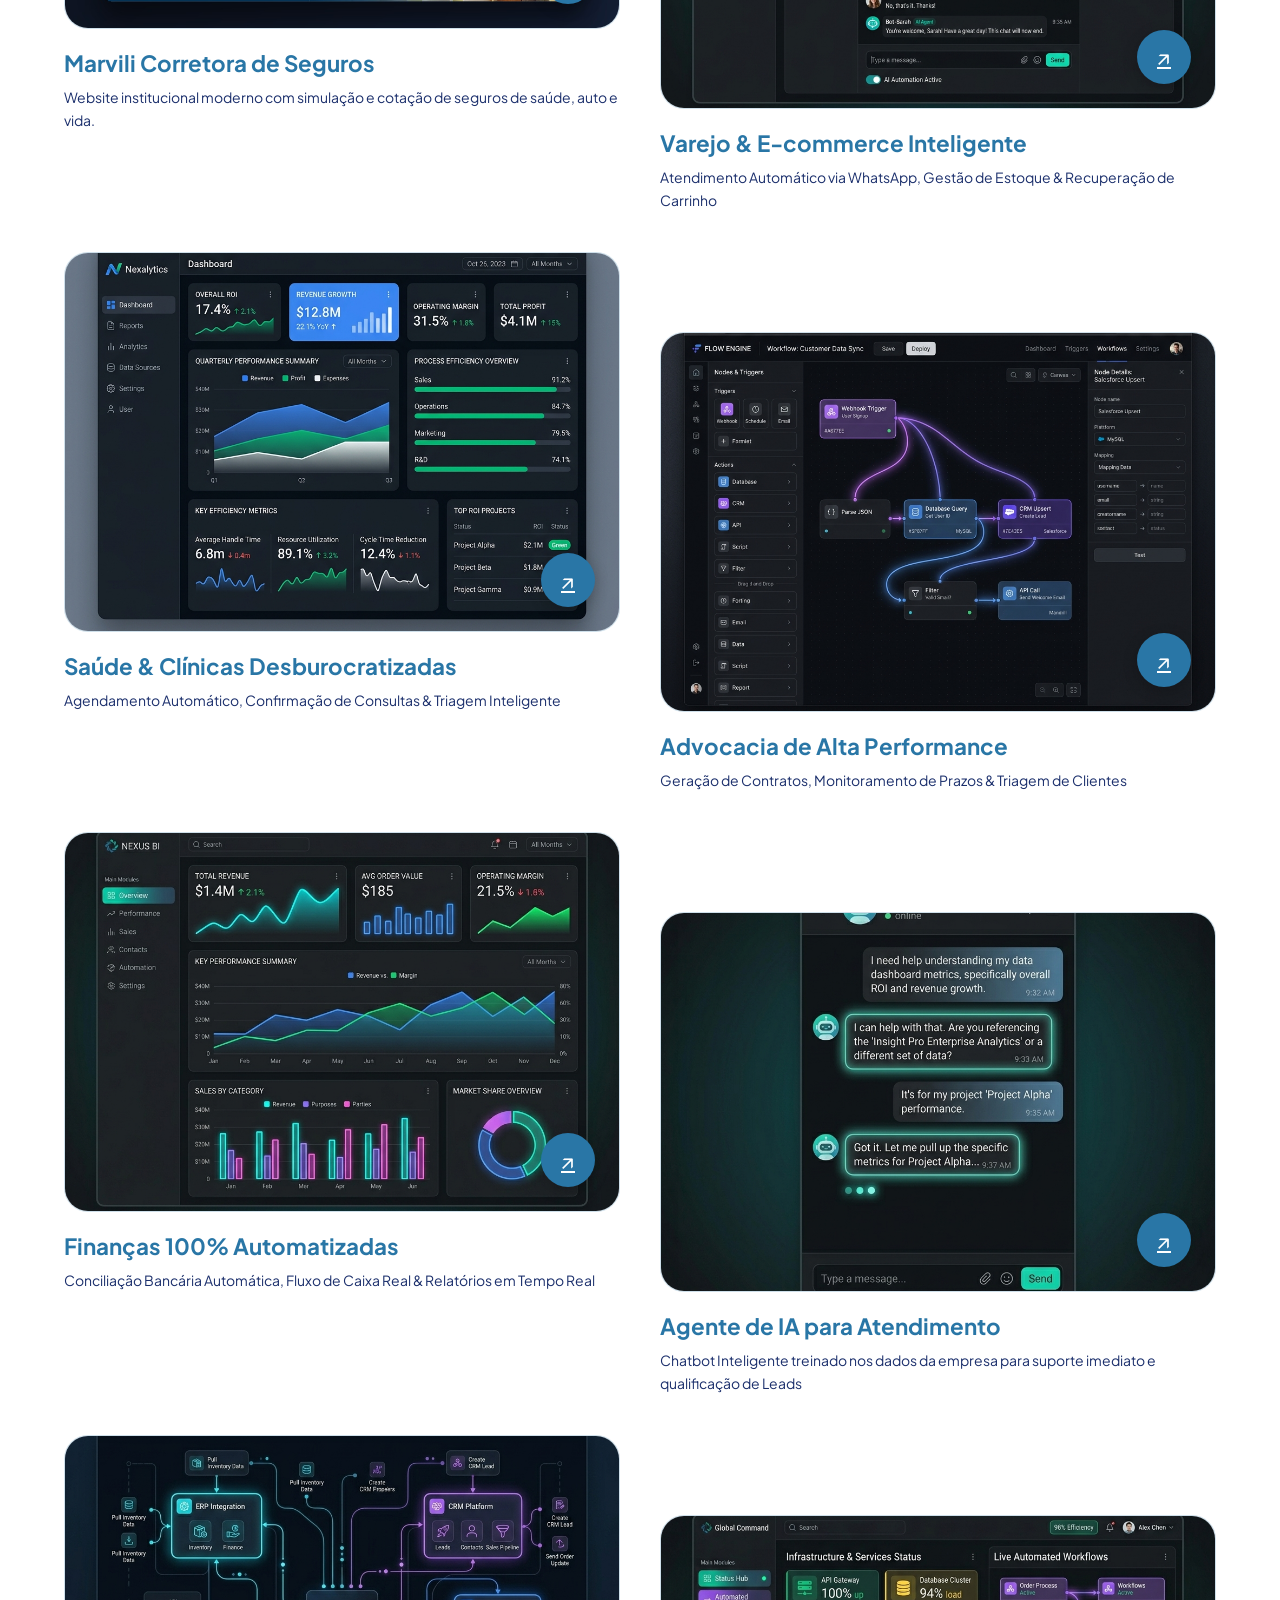
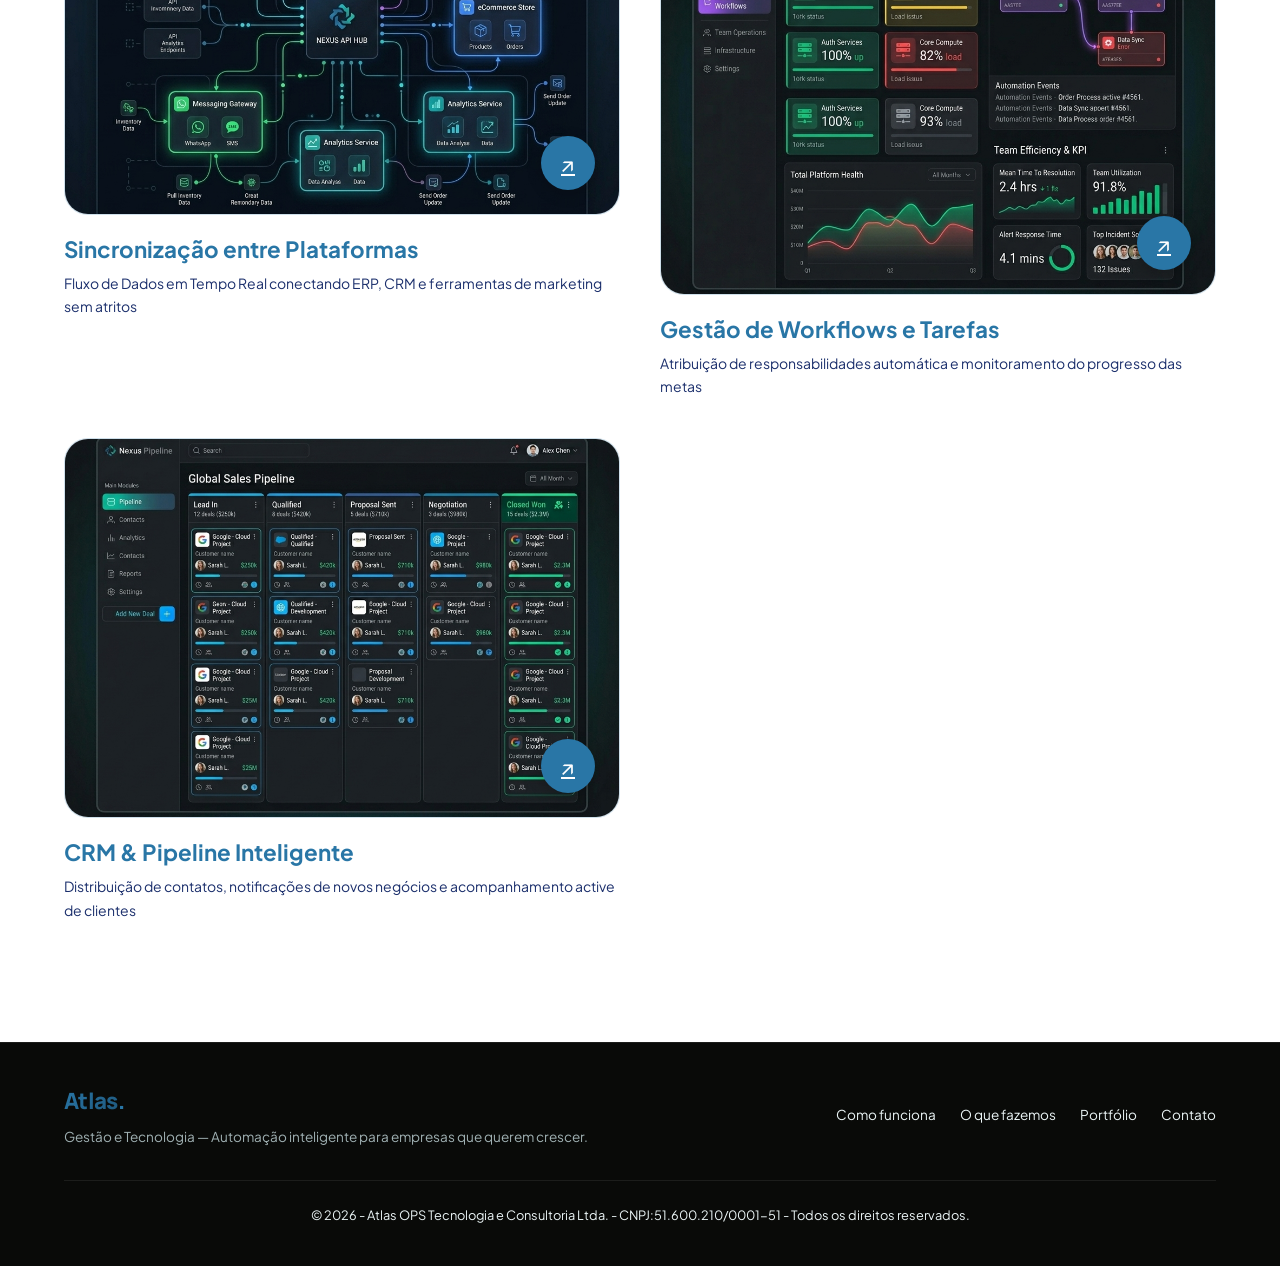
==== commit 50d5fb08: "Update links and remove Nossos Cases section" ====
--- a/index.html
+++ b/index.html
@@ -537,7 +537,7 @@
       <div class="nav-left">
         <a href="home.html#especialidade">Como funciona</a>
         <a href="home.html#especialidade">O que fazemos</a>
-        <a href="index.html">Portfólio</a>
+        <a href="https://atlasbot.tech/">Portfólio</a>
       </div>
       <a href="home.html" class="logo">Atlas<span>.</span></a>
       <div class="nav-right">
@@ -735,7 +735,7 @@
         <div class="footer-right">
           <a href="home.html#especialidade" style="color: #EBF5F6;">Como funciona</a>
           <a href="home.html#especialidade" style="color: #EBF5F6;">O que fazemos</a>
-          <a href="index.html" style="color: #EBF5F6;">Portfólio</a>
+          <a href="https://atlasbot.tech/" style="color: #EBF5F6;">Portfólio</a>
           <a href="home.html#contato" style="color: #EBF5F6;">Contato</a>
         </div>
       </div>
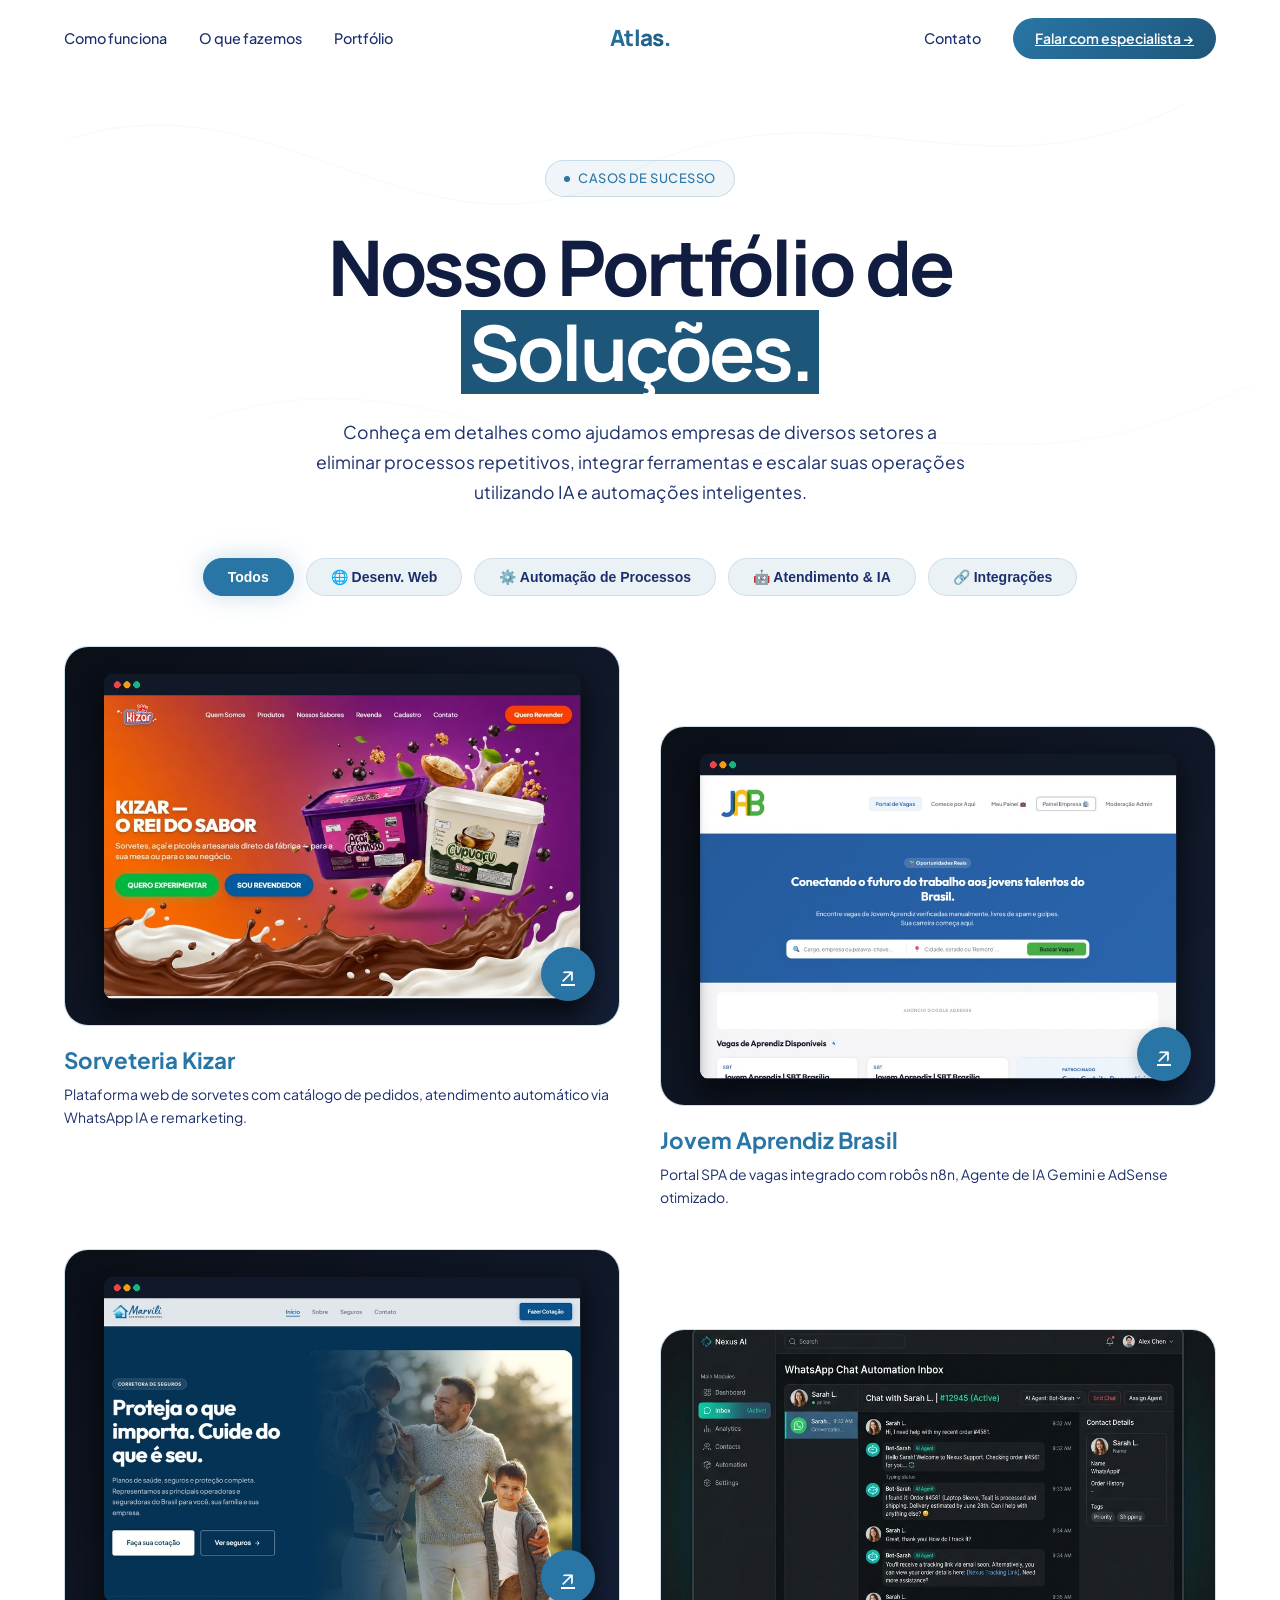
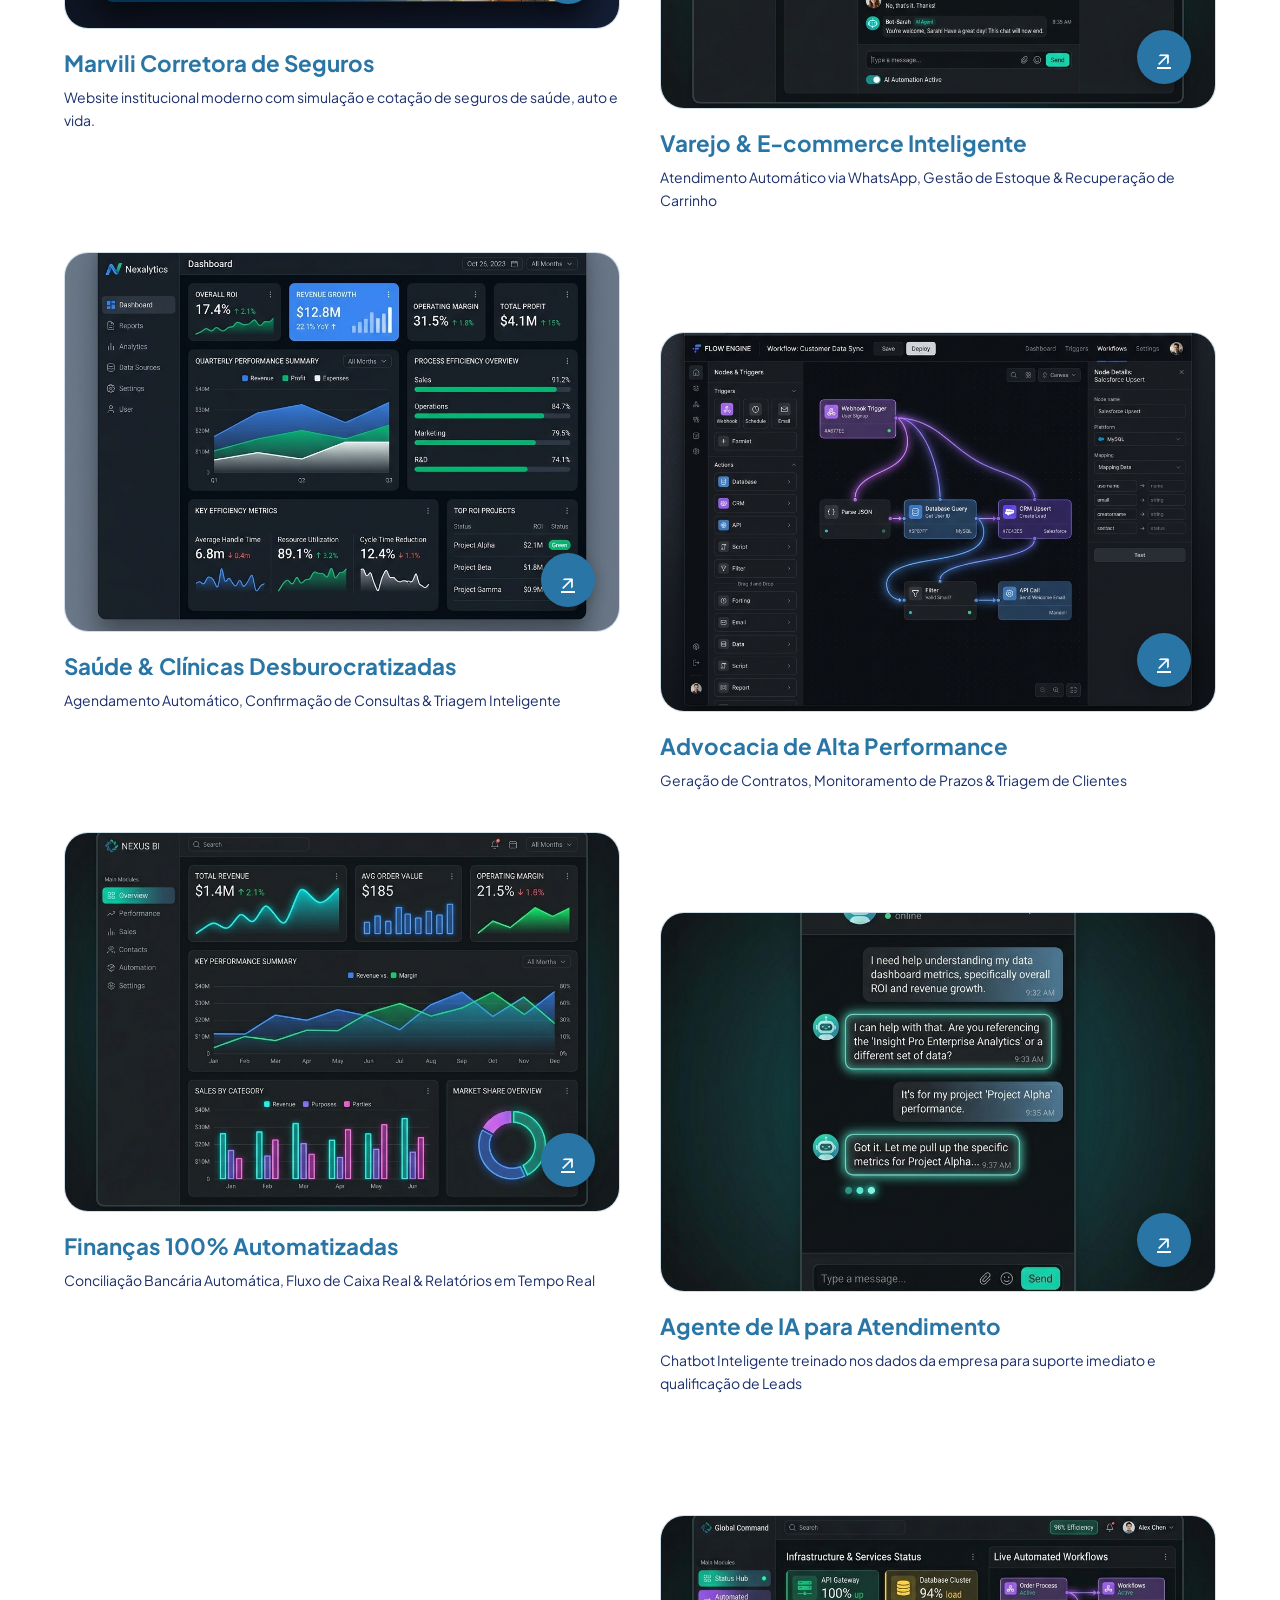
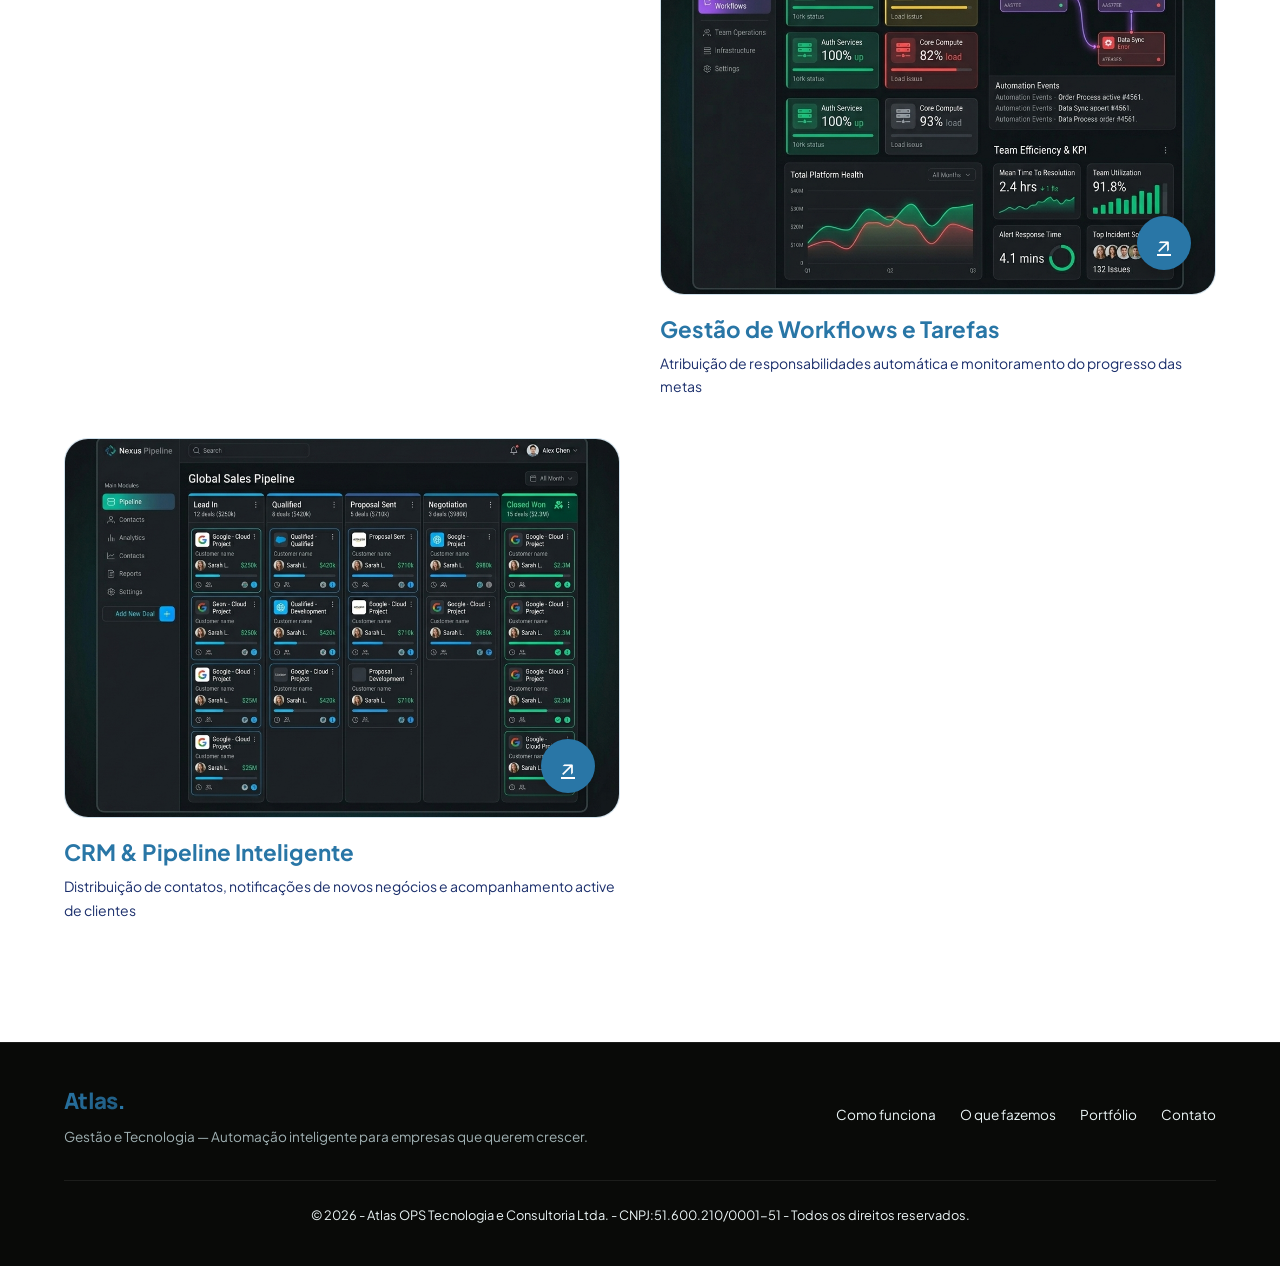
==== commit a2a4c1b8: "Update filter tab colors for better readability on hover/active" ====
--- a/index.html
+++ b/index.html
@@ -518,8 +518,8 @@
 
     .filter-tab:hover,
     .filter-tab.active {
-      background: rgba(41, 118, 166, 0.10);
-      border-color: rgba(41, 118, 166, 0.35);
+      background: var(--accent);
+      border-color: var(--accent);
       color: var(--white);
     }
 
@@ -535,13 +535,13 @@
   <nav id="navbar">
     <div class="inner">
       <div class="nav-left">
-        <a href="home.html#especialidade">Como funciona</a>
-        <a href="home.html#especialidade">O que fazemos</a>
+        <a href="https://atlasgestaops.com.br/#especialidade">Como funciona</a>
+        <a href="https://atlasgestaops.com.br/#especialidade">O que fazemos</a>
         <a href="https://atlasbot.tech/">Portfólio</a>
       </div>
-      <a href="home.html" class="logo">Atlas<span>.</span></a>
+      <a href="https://atlasgestaops.com.br/" class="logo">Atlas<span>.</span></a>
       <div class="nav-right">
-        <a href="home.html#contato" class="nav-faq">Contato</a>
+        <a href="https://atlasgestaops.com.br/#contato" class="nav-faq">Contato</a>
         <a href="https://wa.me/5511954047910" target="_blank" rel="noopener" class="nav-cta">Falar com especialista →</a>
       </div>
       <button class="hamburger"
@@ -729,14 +729,14 @@
     <div class="container">
       <div class="footer-inner">
         <div class="footer-left">
-          <a href="home.html" class="logo" style="color: #EBF5F6;">Atlas<span style="color: var(--accent);">.</span></a>
+          <a href="https://atlasgestaops.com.br/" class="logo" style="color: #EBF5F6;">Atlas<span style="color: var(--accent);">.</span></a>
           <p style="color: #a0b1b3;">Gestão e Tecnologia — Automação inteligente para empresas que querem crescer.</p>
         </div>
         <div class="footer-right">
-          <a href="home.html#especialidade" style="color: #EBF5F6;">Como funciona</a>
-          <a href="home.html#especialidade" style="color: #EBF5F6;">O que fazemos</a>
+          <a href="https://atlasgestaops.com.br/#especialidade" style="color: #EBF5F6;">Como funciona</a>
+          <a href="https://atlasgestaops.com.br/#especialidade" style="color: #EBF5F6;">O que fazemos</a>
           <a href="https://atlasbot.tech/" style="color: #EBF5F6;">Portfólio</a>
-          <a href="home.html#contato" style="color: #EBF5F6;">Contato</a>
+          <a href="https://atlasgestaops.com.br/#contato" style="color: #EBF5F6;">Contato</a>
         </div>
       </div>
       <div style="border-top:1px solid var(--border);margin-top:32px;padding-top:24px;text-align:center;">
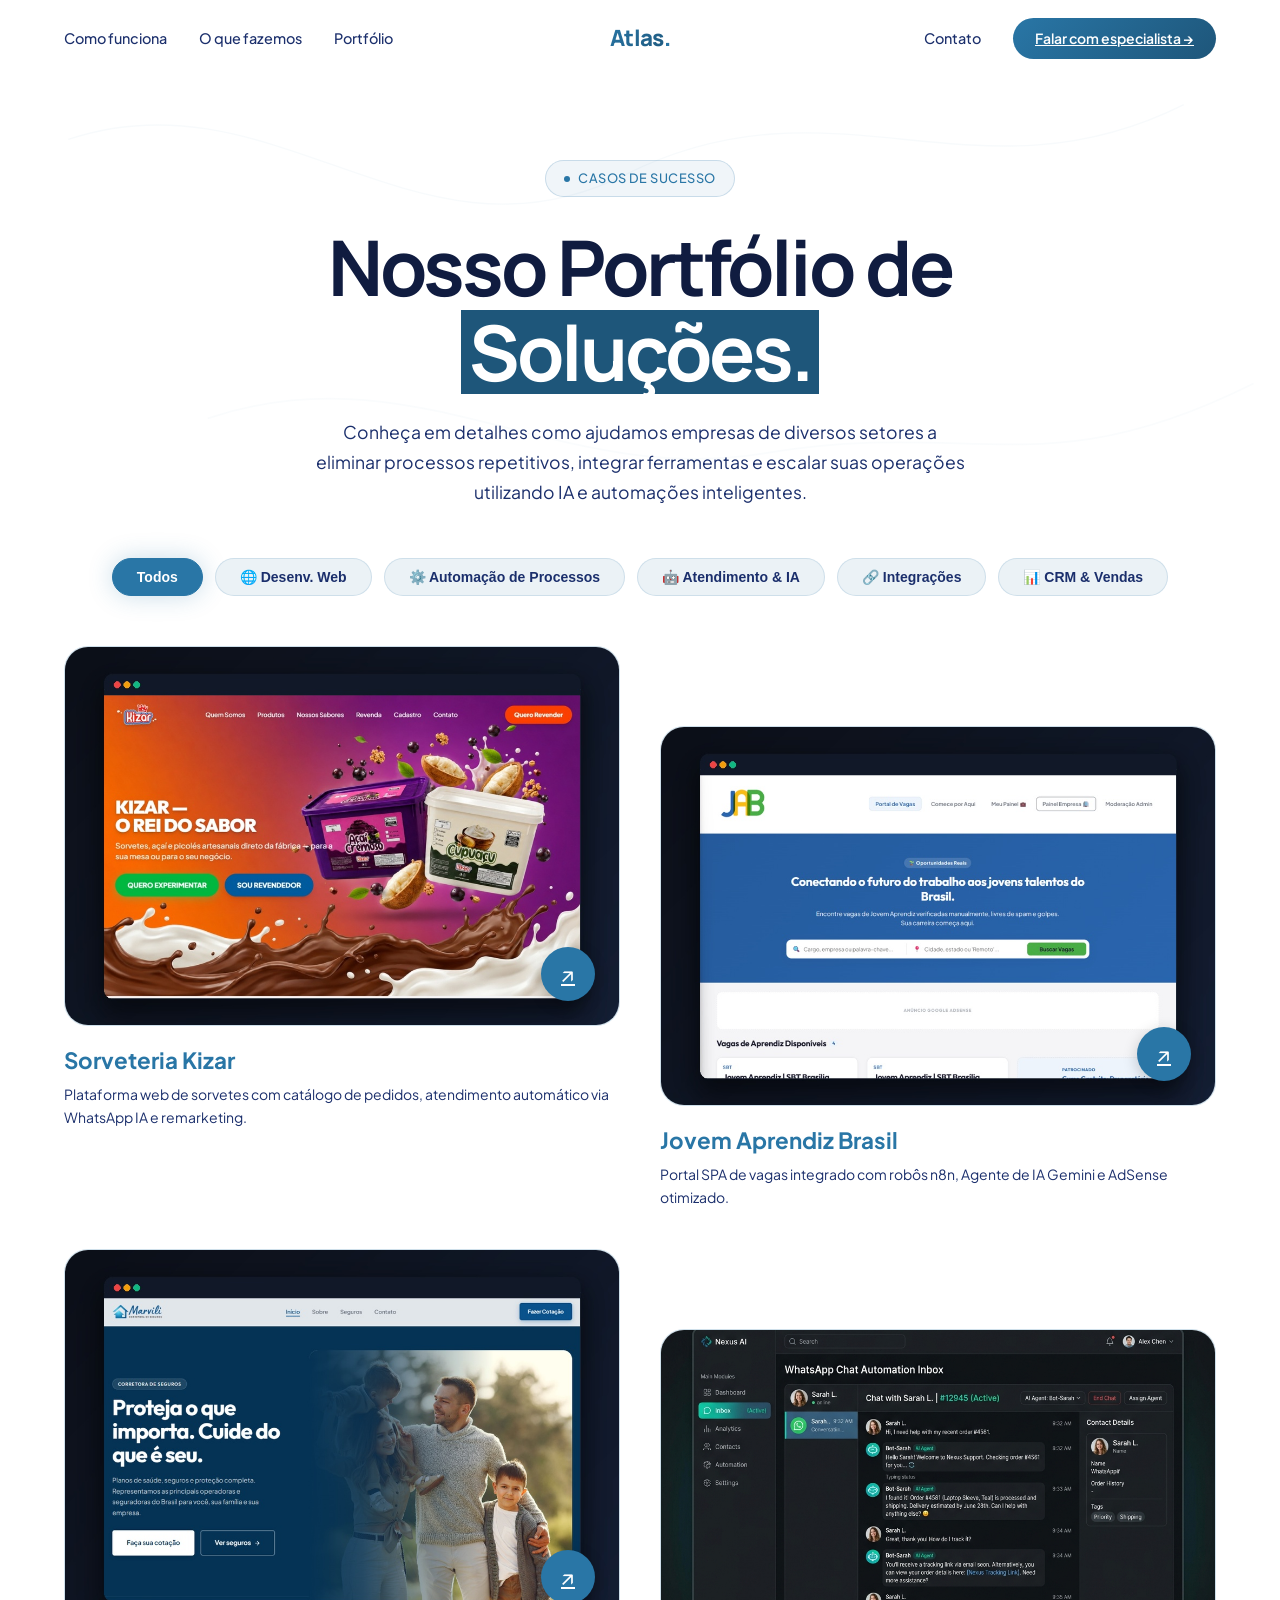
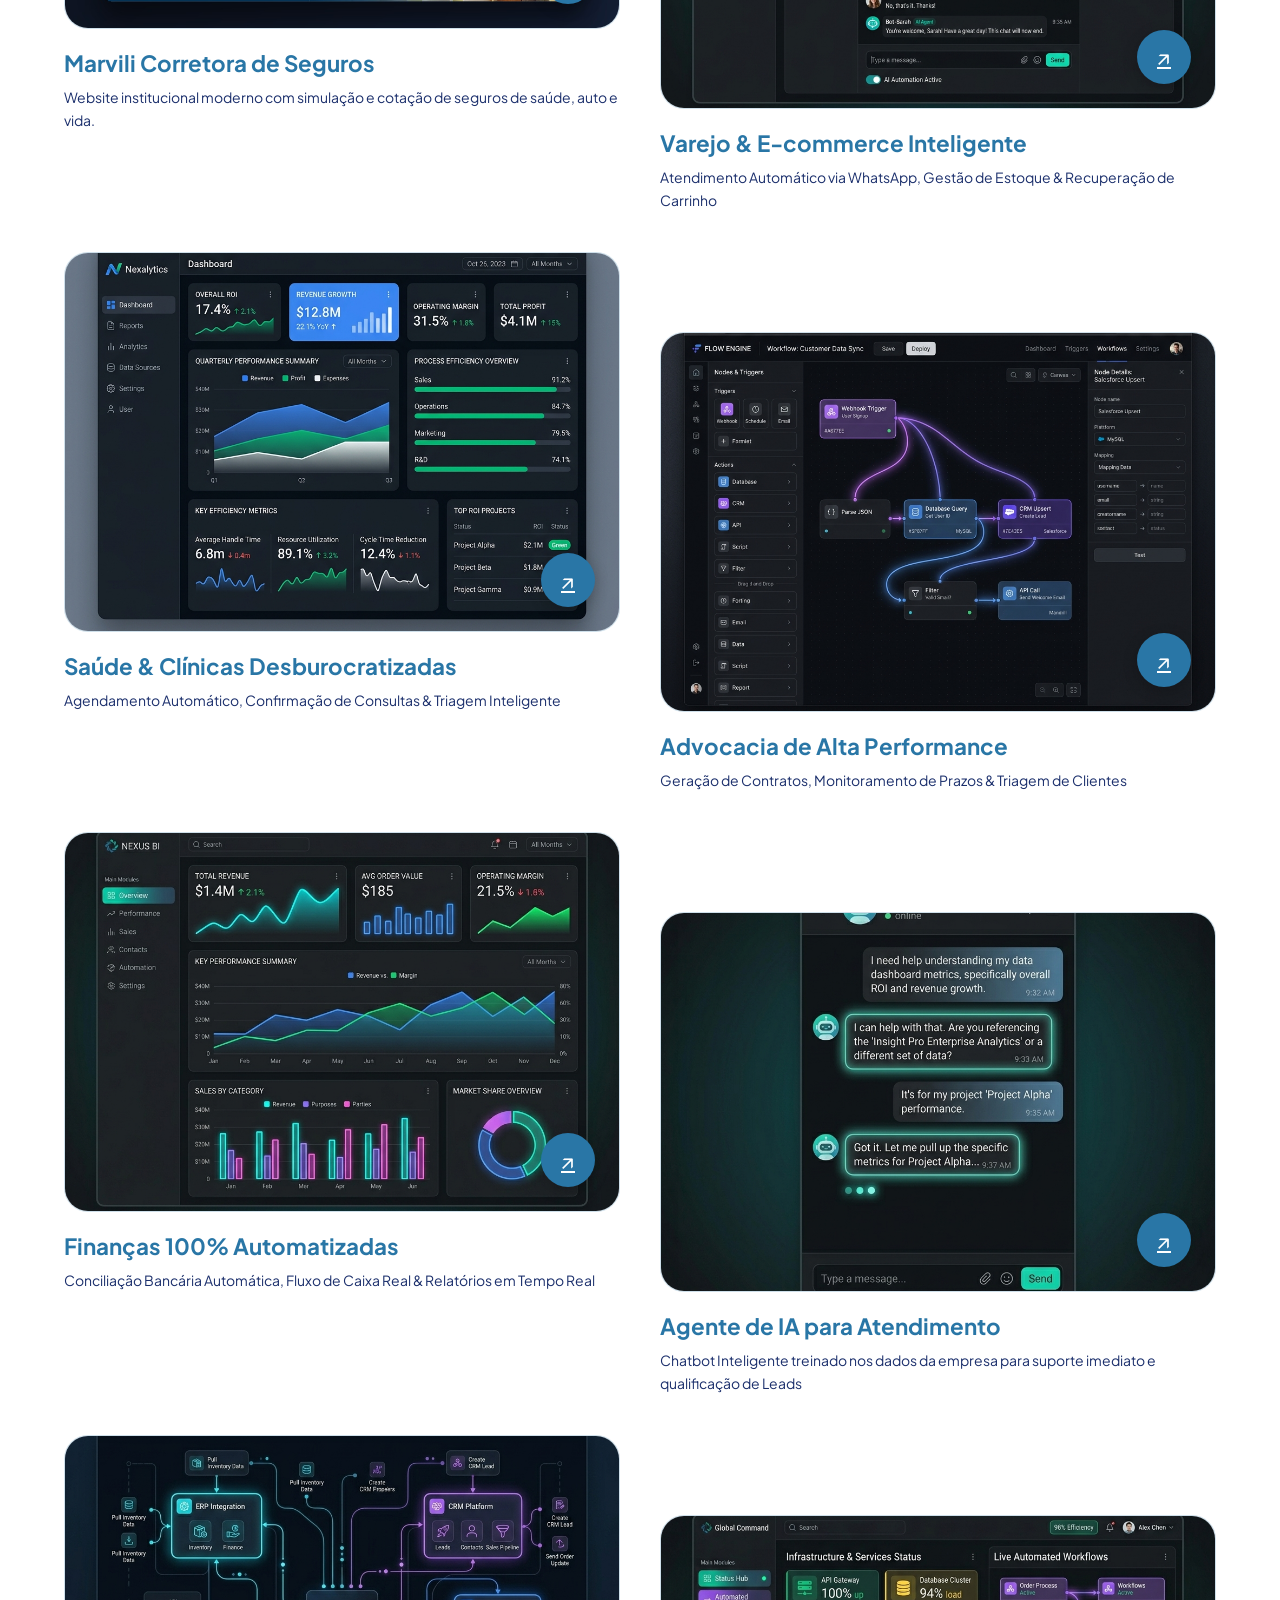
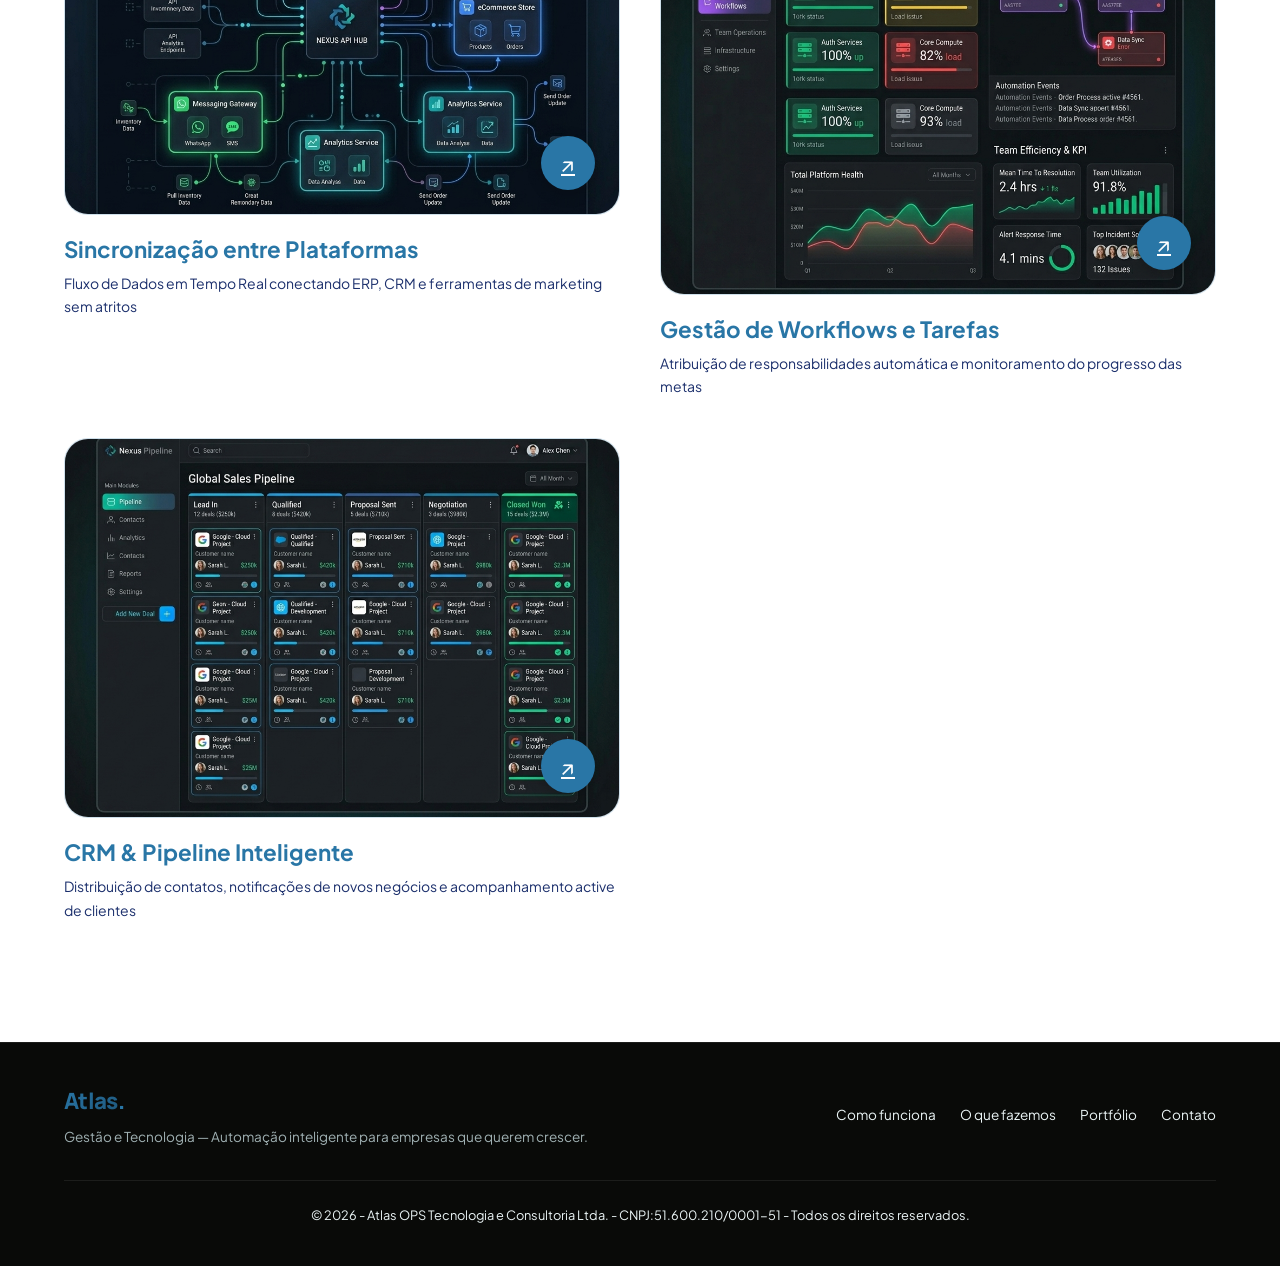
==== commit ae22d515: "Update filter logic for multiple categories and add CRM category" ====
--- a/index.html
+++ b/index.html
@@ -586,11 +586,12 @@
         <button class="filter-tab" onclick="filterPortfolio('automacao')">⚙️ Automação de Processos</button>
         <button class="filter-tab" onclick="filterPortfolio('ia')">🤖 Atendimento & IA</button>
         <button class="filter-tab" onclick="filterPortfolio('integracoes')">🔗 Integrações</button>
+        <button class="filter-tab" onclick="filterPortfolio('crm')">📊 CRM & Vendas</button>
       </div>
 
       <div class="portfolio-grid">
         <!-- Item: Sorveteria Kizar -->
-        <div class="portfolio-item reveal" data-category="web">
+        <div class="portfolio-item reveal" data-category="web ia automacao">
           <div class="portfolio-img-wrap">
             <img src="assets/kizar_mockup.png" alt="Sorveteria Kizar" class="portfolio-img">
             <a href="./sorveteria-kizar/index.html" class="portfolio-badge-float">↗</a>
@@ -602,7 +603,7 @@
         </div>
 
         <!-- Item: Jovem Aprendiz Brasil -->
-        <div class="portfolio-item reveal" data-category="web">
+        <div class="portfolio-item reveal" data-category="web automacao">
           <div class="portfolio-img-wrap">
             <img src="assets/jab_mockup.png" alt="Jovem Aprendiz Brasil" class="portfolio-img">
             <a href="./jovem-aprendiz-brasil/index.html" class="portfolio-badge-float">↗</a>
@@ -614,7 +615,7 @@
         </div>
 
         <!-- Item: Marvili Corretora de Seguros -->
-        <div class="portfolio-item reveal" data-category="web">
+        <div class="portfolio-item reveal" data-category="web crm">
           <div class="portfolio-img-wrap">
             <img src="assets/marvili_mockup.png" alt="Marvili Corretora de Seguros" class="portfolio-img">
             <a href="./marvili/index.html" class="portfolio-badge-float">↗</a>
@@ -803,7 +804,7 @@
       // Filtrar itens
       const items = document.querySelectorAll('.portfolio-item');
       items.forEach(item => {
-        if (category === 'all' || item.getAttribute('data-category') === category) {
+        if (category === 'all' || (item.getAttribute('data-category') && item.getAttribute('data-category').split(' ').includes(category))) {
           item.style.display = 'flex';
           // Aciona pequena transição suave
           setTimeout(() => {
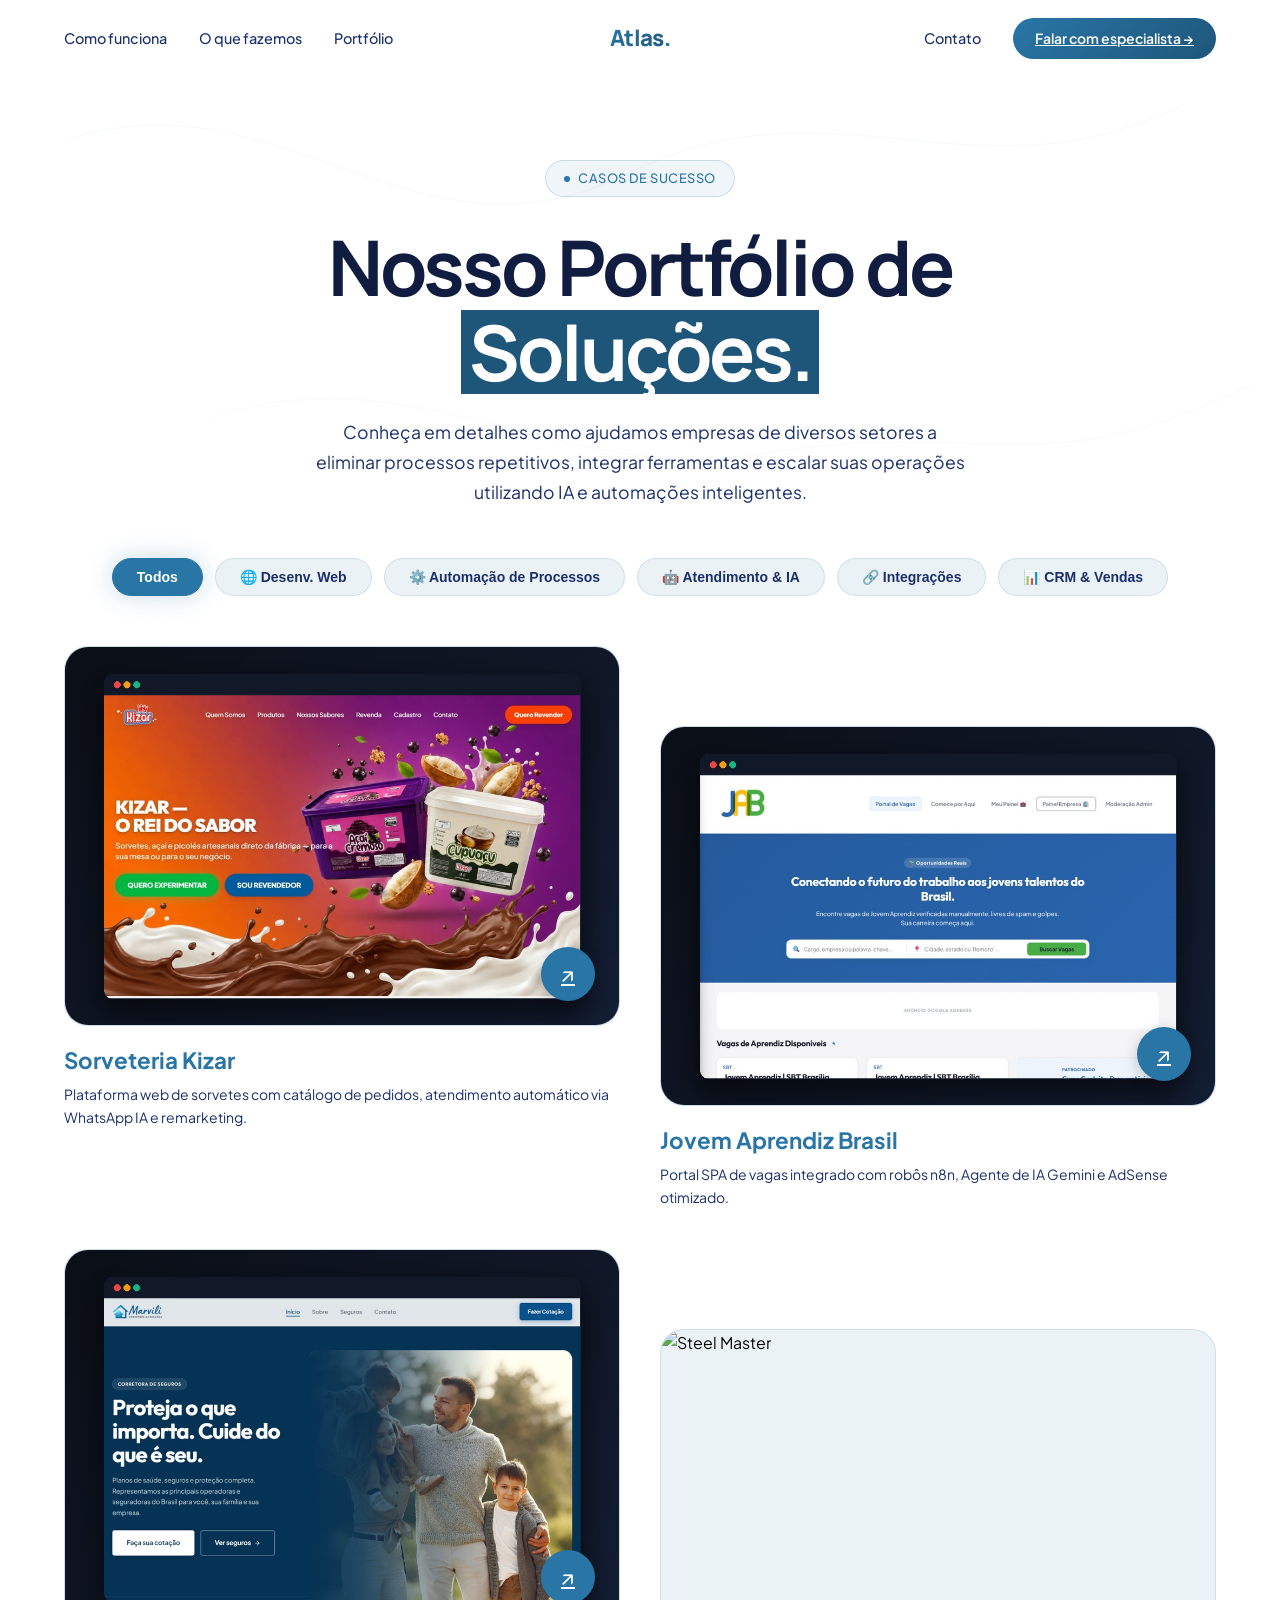
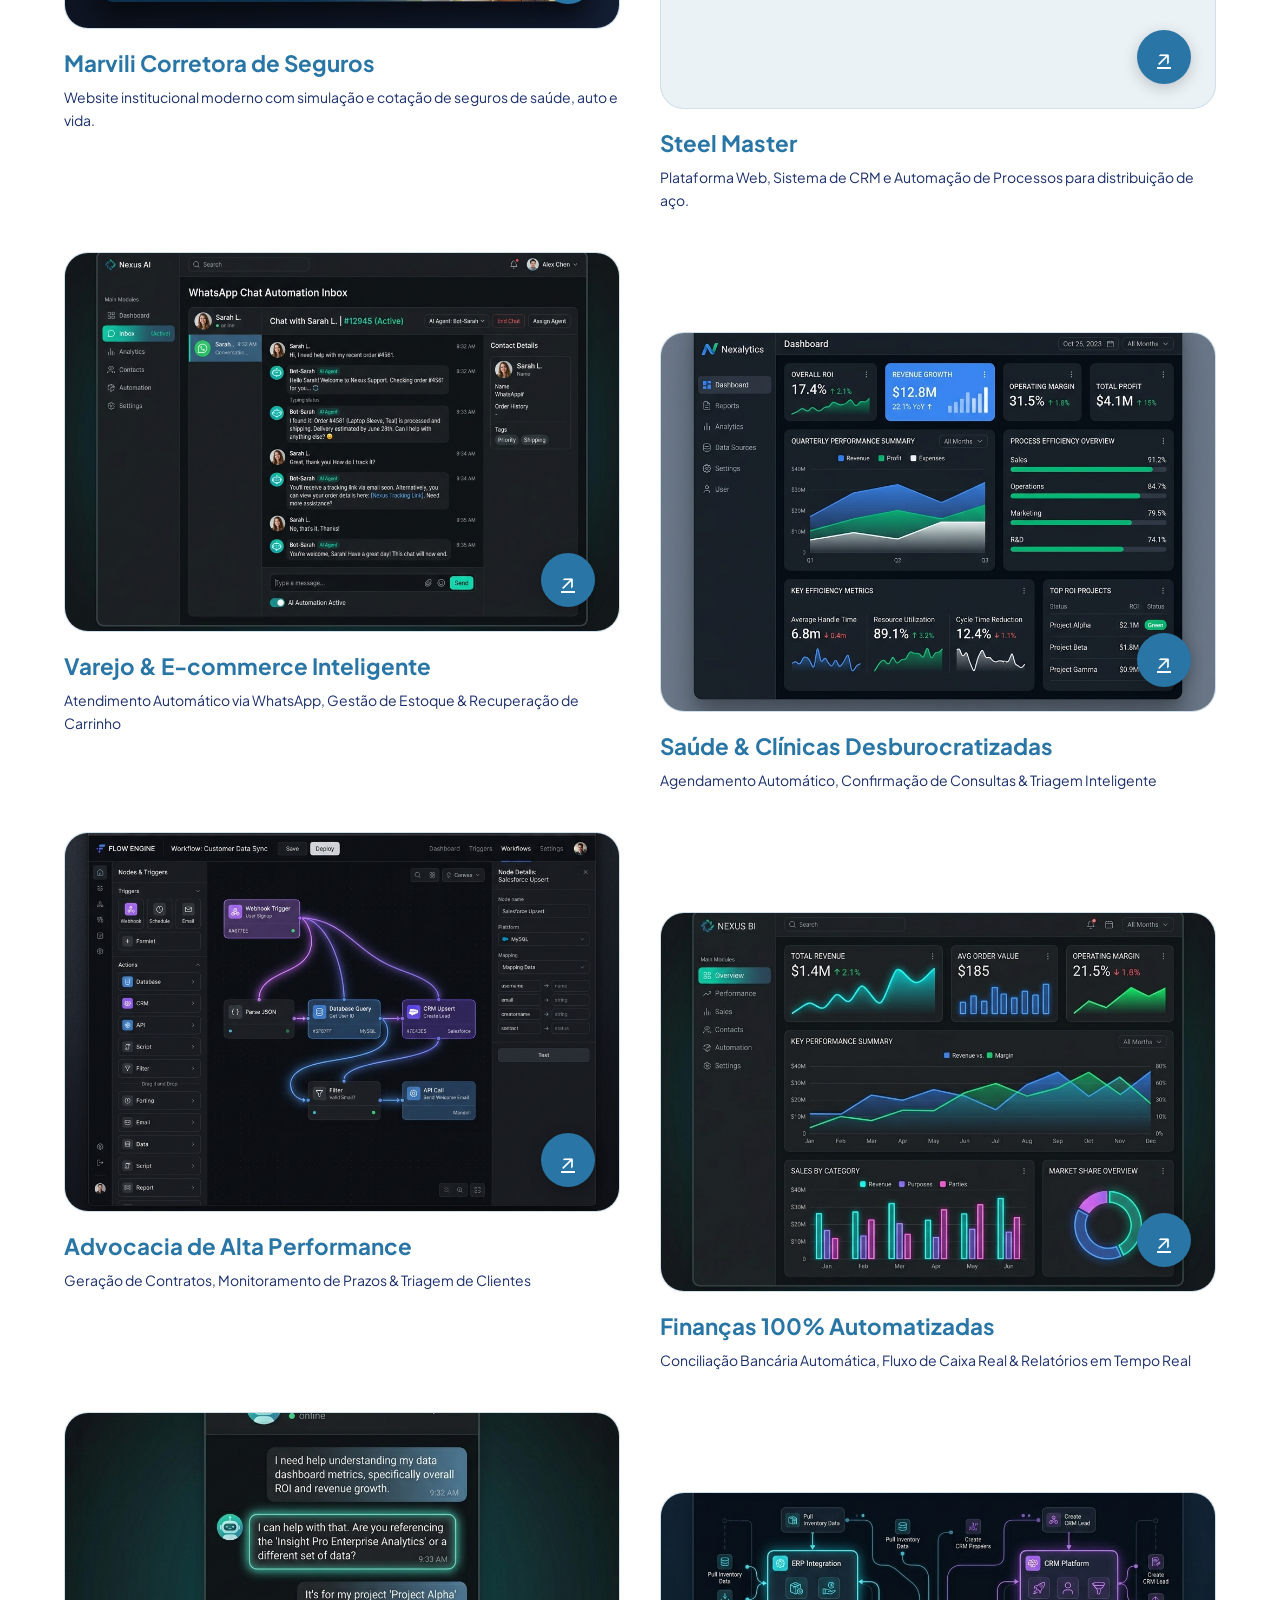
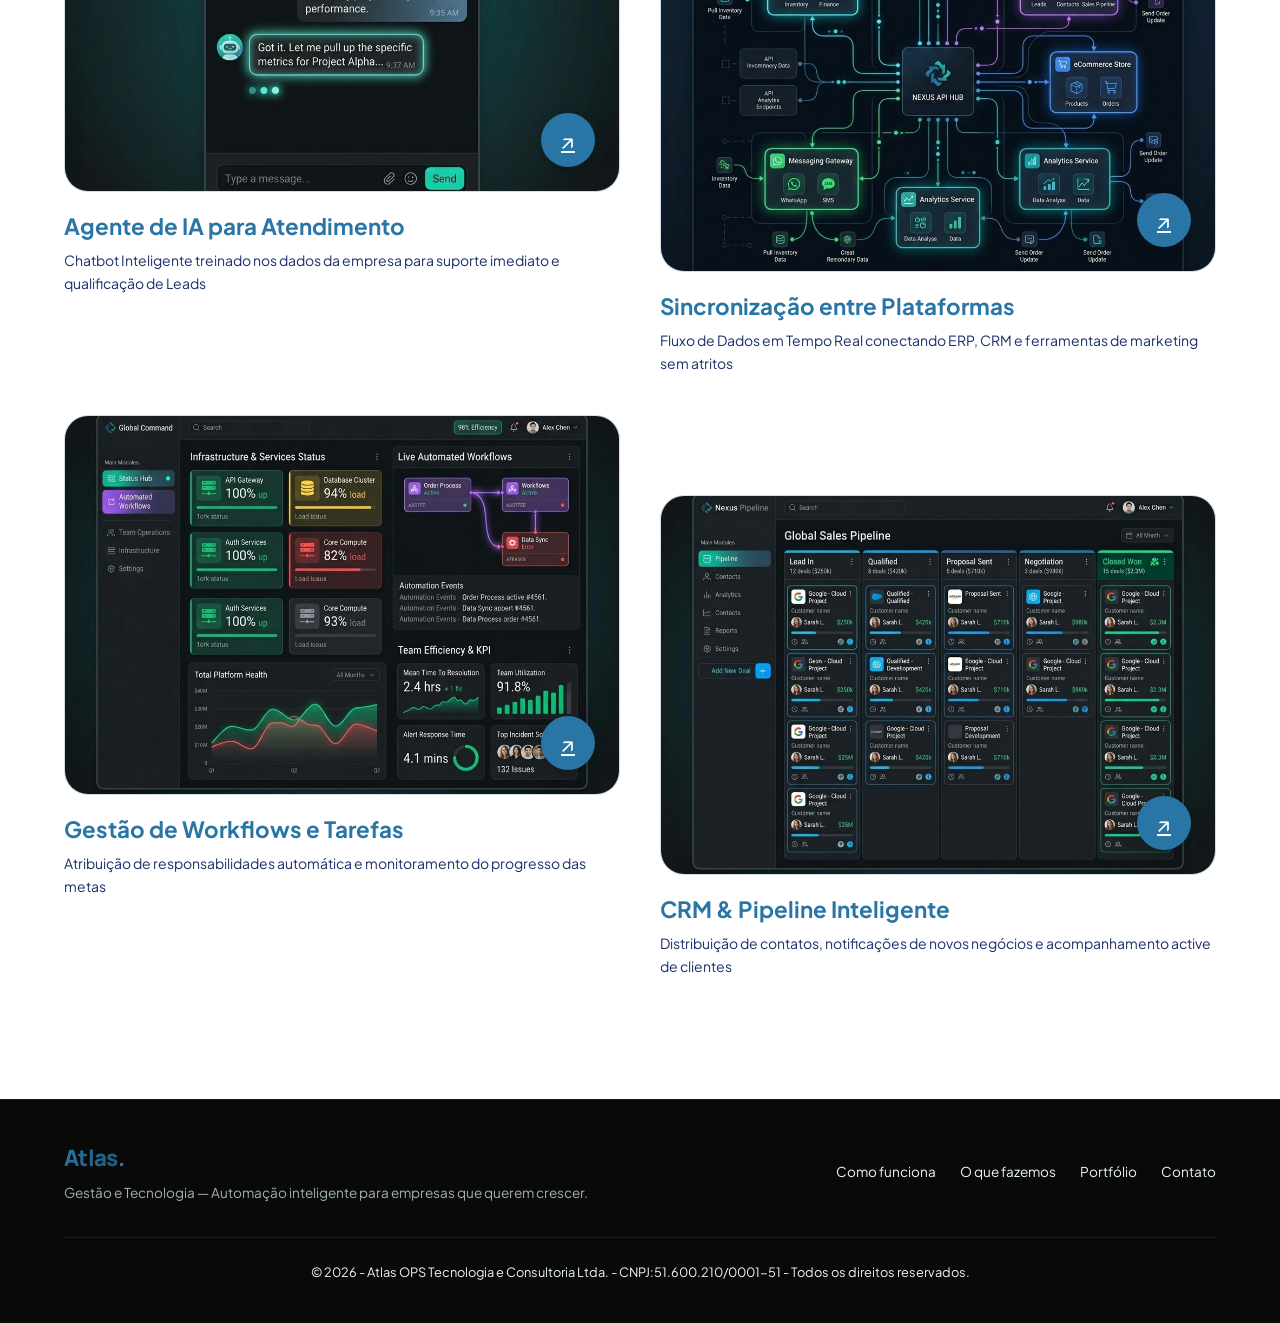
==== commit 85f6b9da: "Add Steel Master project to portfolio" ====
--- a/index.html
+++ b/index.html
@@ -626,6 +626,18 @@
           </div>
         </div>
 
+        <!-- Item: Steel Master -->
+        <div class="portfolio-item reveal" data-category="web crm automacao">
+          <div class="portfolio-img-wrap">
+            <img src="assets/steelmaster_mockup.png" alt="Steel Master" class="portfolio-img">
+            <a href="https://steelmaster.com.br/" target="_blank" rel="noopener" class="portfolio-badge-float">↗</a>
+          </div>
+          <div class="portfolio-info">
+            <a href="https://steelmaster.com.br/" target="_blank" rel="noopener" class="portfolio-title">Steel Master</a>
+            <span class="portfolio-desc">Plataforma Web, Sistema de CRM e Automação de Processos para distribuição de aço.</span>
+          </div>
+        </div>
+
         <!-- Item 1: Varejo & E-commerce -->
         <div class="portfolio-item reveal" data-category="web">
           <div class="portfolio-img-wrap">
